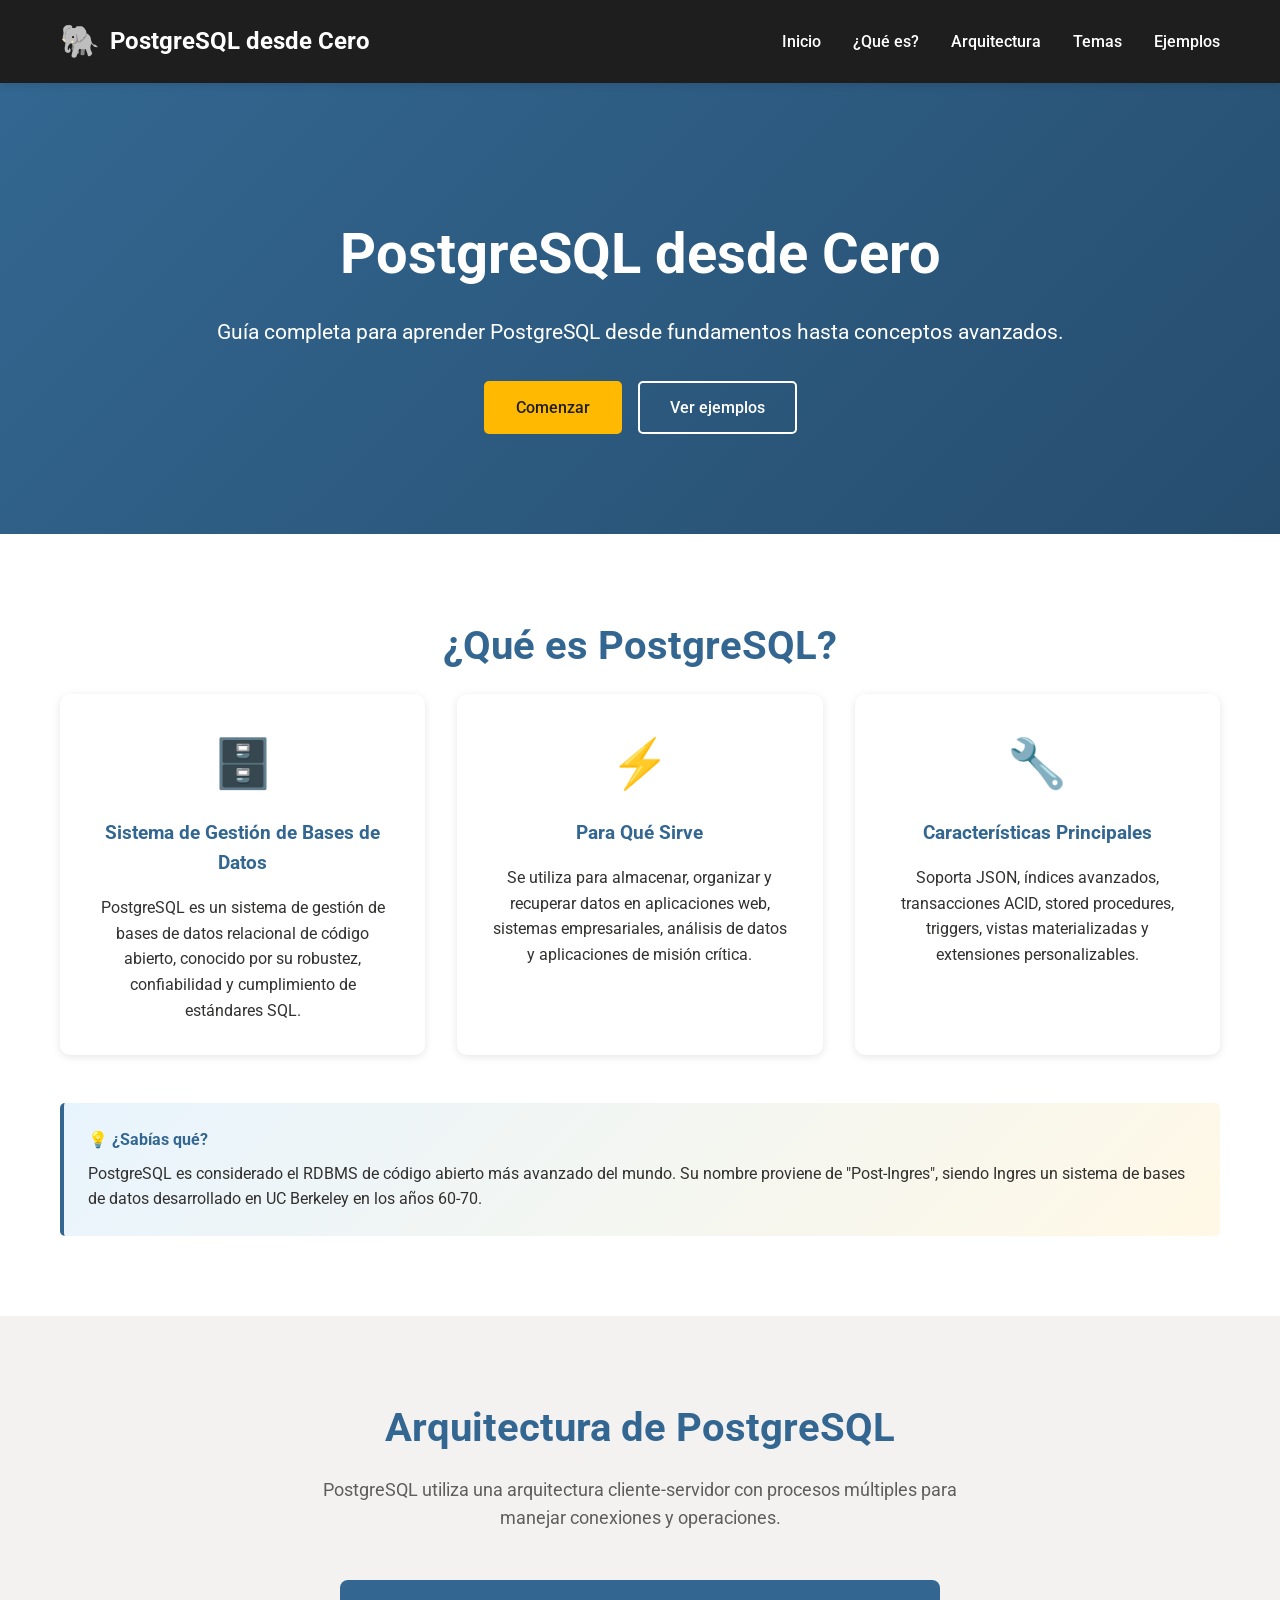
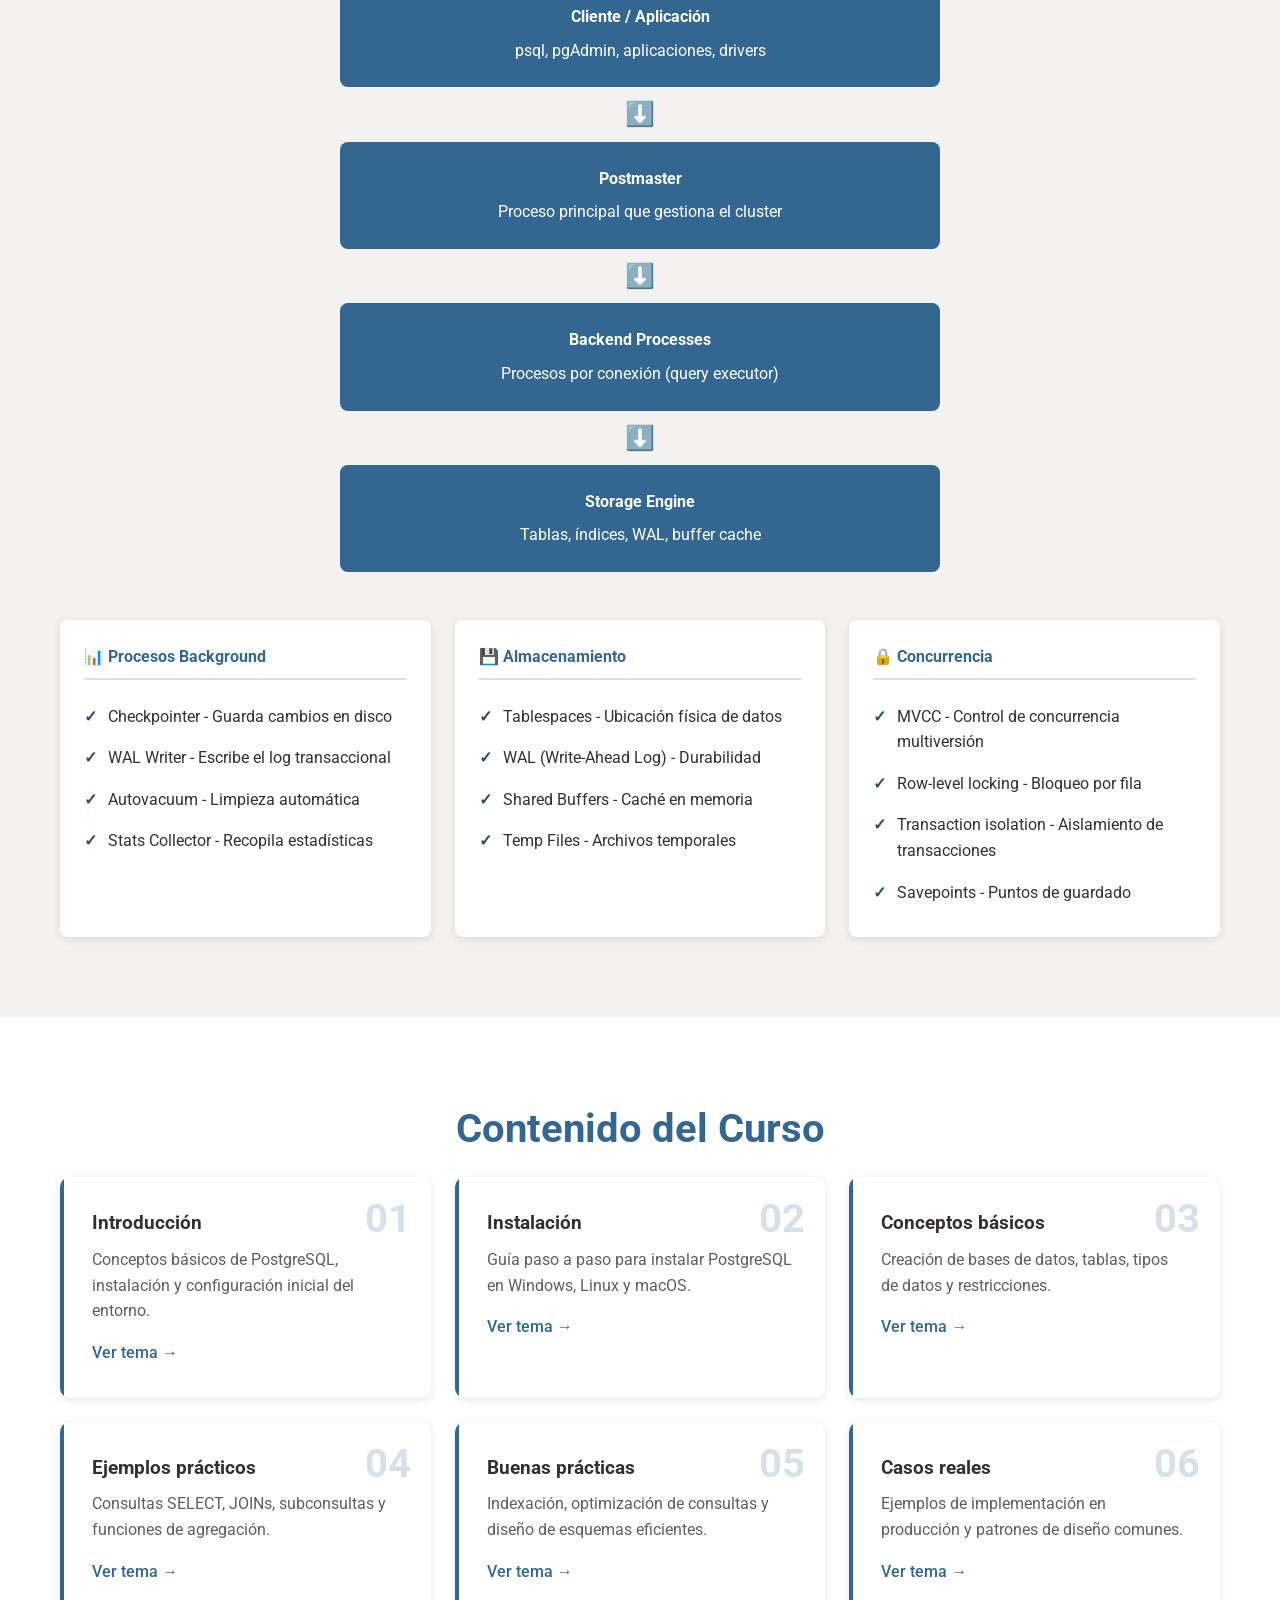
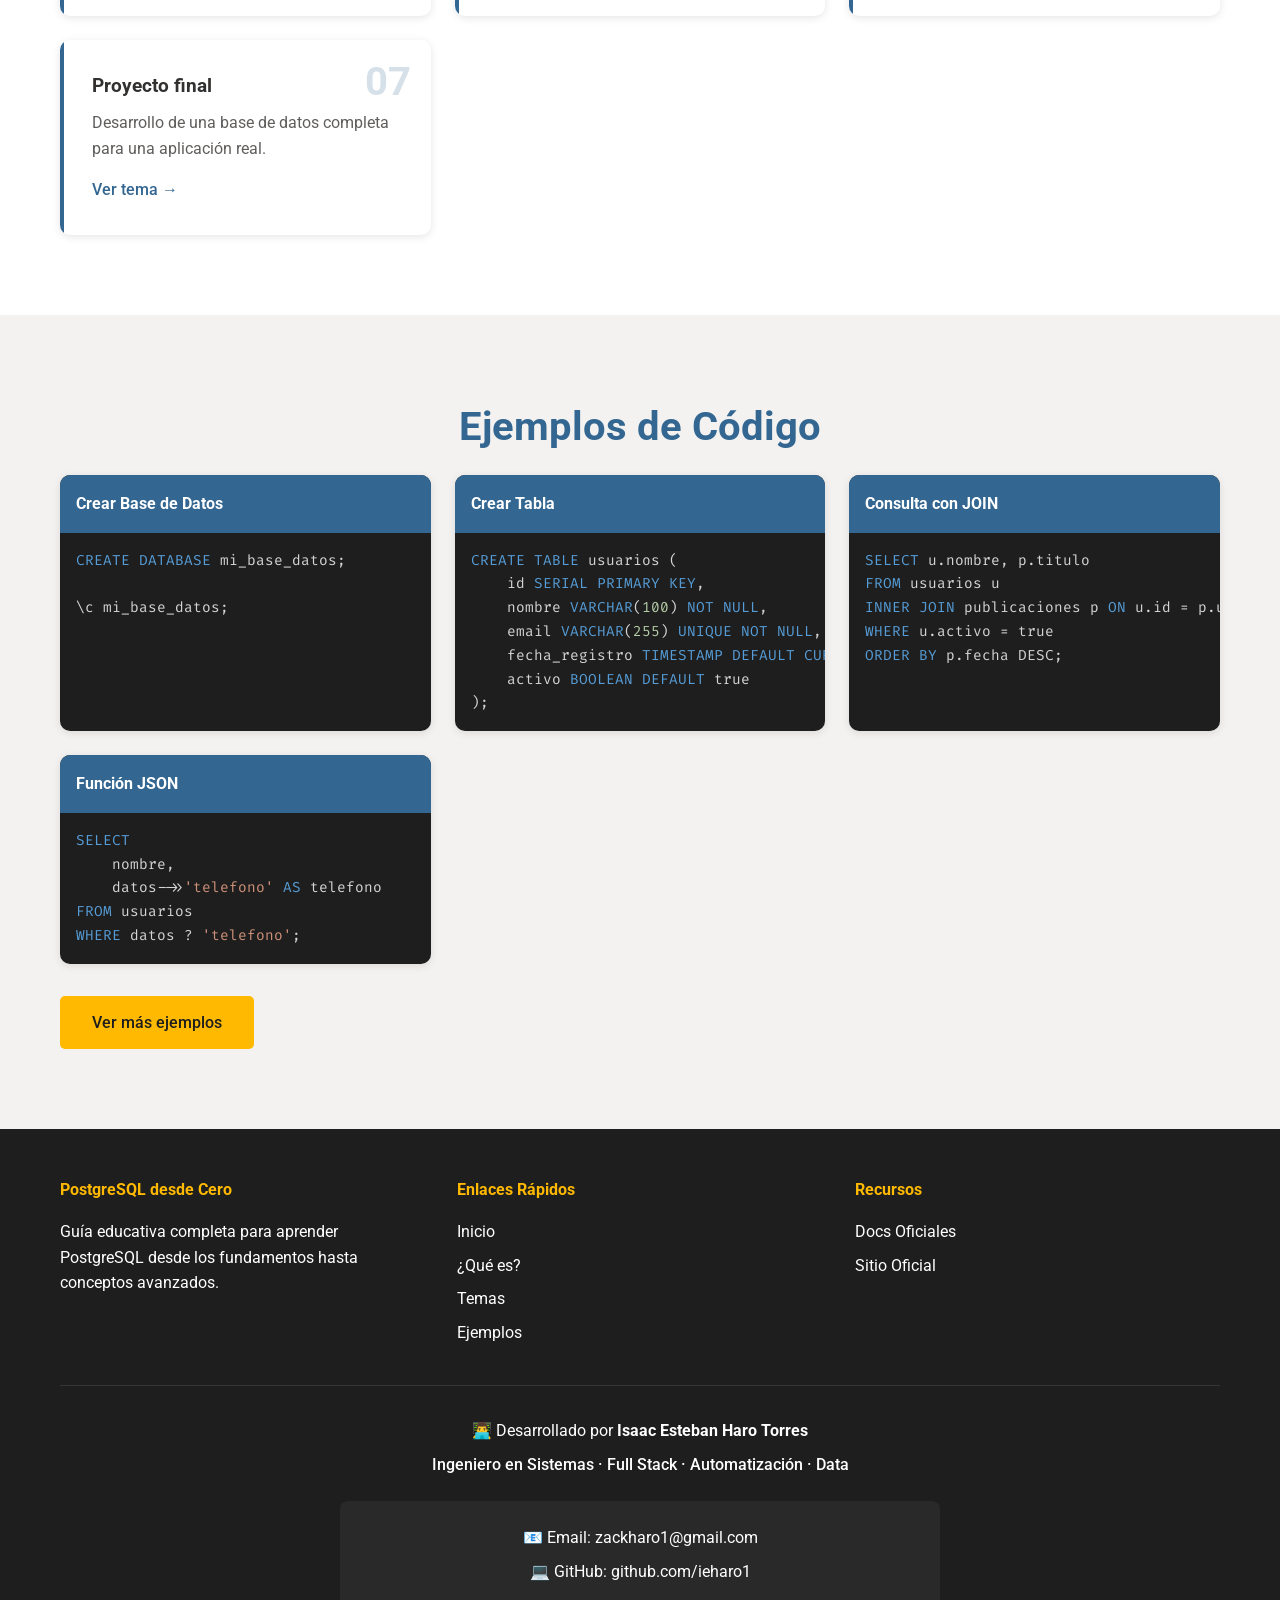
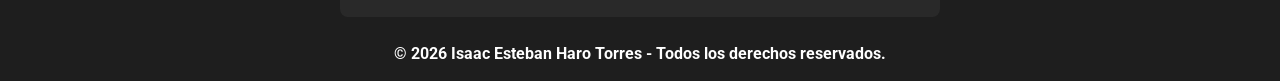
==== index.html @ 717c0c3f "correcion" ====
<!DOCTYPE html>
<html lang="es">
<head>
    <meta charset="UTF-8">
    <meta name="viewport" content="width=device-width, initial-scale=1.0">
    <title>PostgreSQL desde Cero - Guía Completa</title>
    <link rel="stylesheet" href="css/styles.css">
    <link href="https://fonts.googleapis.com/css2?family=Roboto:wght@300;400;500;700&family=Fira+Code:wght@400;500&display=swap" rel="stylesheet">
</head>
<body>
    <!-- Header -->
    <header class="header">
        <nav class="navbar">
            <div class="container">
                <div class="logo">
                    <span class="logo-icon">🐘</span>
                    <span class="logo-text">PostgreSQL desde Cero</span>
                </div>
                <ul class="nav-menu" id="navMenu">
                    <li><a href="#inicio">Inicio</a></li>
                    <li><a href="#que-es">¿Qué es?</a></li>
                    <li><a href="#arquitectura">Arquitectura</a></li>
                    <li><a href="#temas">Temas</a></li>
                    <li><a href="#ejemplos">Ejemplos</a></li>
                </ul>
                <button class="nav-toggle" id="navToggle">
                    <span></span>
                    <span></span>
                    <span></span>
                </button>
            </div>
        </nav>
    </header>

    <!-- Hero Section -->
    <section id="inicio" class="hero">
        <div class="container">
            <h1>PostgreSQL desde Cero</h1>
            <p class="hero-subtitle">Guía completa para aprender PostgreSQL desde fundamentos hasta conceptos avanzados.</p>
            <div class="hero-buttons">
                <a href="#que-es" class="btn btn-primary">Comenzar</a>
                <a href="#ejemplos" class="btn btn-secondary">Ver ejemplos</a>
            </div>
        </div>
    </section>

    <!-- ¿Qué es PostgreSQL? -->
    <section id="que-es" class="section">
        <div class="container">
            <h2>¿Qué es PostgreSQL?</h2>
            <div class="content-grid">
                <div class="content-card">
                    <div class="card-icon">🗄️</div>
                    <h3>Sistema de Gestión de Bases de Datos</h3>
                    <p>PostgreSQL es un sistema de gestión de bases de datos relacional de código abierto, conocido por su robustez, confiabilidad y cumplimiento de estándares SQL.</p>
                </div>
                <div class="content-card">
                    <div class="card-icon">⚡</div>
                    <h3>Para Qué Sirve</h3>
                    <p>Se utiliza para almacenar, organizar y recuperar datos en aplicaciones web, sistemas empresariales, análisis de datos y aplicaciones de misión crítica.</p>
                </div>
                <div class="content-card">
                    <div class="card-icon">🔧</div>
                    <h3>Características Principales</h3>
                    <p>Soporta JSON, índices avanzados, transacciones ACID, stored procedures, triggers, vistas materializadas y extensiones personalizables.</p>
                </div>
            </div>

            <div class="info-box">
                <h4>💡 ¿Sabías qué?</h4>
                <p>PostgreSQL es considerado el RDBMS de código abierto más avanzado del mundo. Su nombre proviene de "Post-Ingres", siendo Ingres un sistema de bases de datos desarrollado en UC Berkeley en los años 60-70.</p>
            </div>
        </div>
    </section>

    <!-- Arquitectura -->
    <section id="arquitectura" class="section section-alt">
        <div class="container">
            <h2>Arquitectura de PostgreSQL</h2>
            <p class="section-intro">PostgreSQL utiliza una arquitectura cliente-servidor con procesos múltiples para manejar conexiones y operaciones.</p>

            <div class="architecture-diagram">
                <div class="arch-layer">
                    <h4>Cliente / Aplicación</h4>
                    <p>psql, pgAdmin, aplicaciones, drivers</p>
                </div>
                <div class="arch-arrow">⬇️</div>
                <div class="arch-layer">
                    <h4>Postmaster</h4>
                    <p>Proceso principal que gestiona el cluster</p>
                </div>
                <div class="arch-arrow">⬇️</div>
                <div class="arch-layer">
                    <h4>Backend Processes</h4>
                    <p>Procesos por conexión (query executor)</p>
                </div>
                <div class="arch-arrow">⬇️</div>
                <div class="arch-layer">
                    <h4>Storage Engine</h4>
                    <p>Tablas, índices, WAL, buffer cache</p>
                </div>
            </div>

            <div class="components-grid">
                <div class="component-card">
                    <h4>📊 Procesos Background</h4>
                    <ul>
                        <li>Checkpointer - Guarda cambios en disco</li>
                        <li>WAL Writer - Escribe el log transaccional</li>
                        <li>Autovacuum - Limpieza automática</li>
                        <li>Stats Collector - Recopila estadísticas</li>
                    </ul>
                </div>
                <div class="component-card">
                    <h4>💾 Almacenamiento</h4>
                    <ul>
                        <li>Tablespaces - Ubicación física de datos</li>
                        <li>WAL (Write-Ahead Log) - Durabilidad</li>
                        <li>Shared Buffers - Caché en memoria</li>
                        <li>Temp Files - Archivos temporales</li>
                    </ul>
                </div>
                <div class="component-card">
                    <h4>🔒 Concurrencia</h4>
                    <ul>
                        <li>MVCC - Control de concurrencia multiversión</li>
                        <li>Row-level locking - Bloqueo por fila</li>
                        <li>Transaction isolation - Aislamiento de transacciones</li>
                        <li>Savepoints - Puntos de guardado</li>
                    </ul>
                </div>
            </div>
        </div>
    </section>

    <!-- Temas -->
    <section id="temas" class="section">
        <div class="container">
            <h2>Contenido del Curso</h2>
            <div class="topics-grid">
                <div class="topic-card" data-topic="1">
                    <div class="topic-number">01</div>
                    <h3>Introducción</h3>
                    <p>Conceptos básicos de PostgreSQL, instalación y configuración inicial del entorno.</p>
                    <a href="#" class="topic-link">Ver tema →</a>
                </div>
                <div class="topic-card" data-topic="2">
                    <div class="topic-number">02</div>
                    <h3>Instalación</h3>
                    <p>Guía paso a paso para instalar PostgreSQL en Windows, Linux y macOS.</p>
                    <a href="#" class="topic-link">Ver tema →</a>
                </div>
                <div class="topic-card" data-topic="3">
                    <div class="topic-number">03</div>
                    <h3>Conceptos básicos</h3>
                    <p>Creación de bases de datos, tablas, tipos de datos y restricciones.</p>
                    <a href="#" class="topic-link">Ver tema →</a>
                </div>
                <div class="topic-card" data-topic="4">
                    <div class="topic-number">04</div>
                    <h3>Ejemplos prácticos</h3>
                    <p>Consultas SELECT, JOINs, subconsultas y funciones de agregación.</p>
                    <a href="#" class="topic-link">Ver tema →</a>
                </div>
                <div class="topic-card" data-topic="5">
                    <div class="topic-number">05</div>
                    <h3>Buenas prácticas</h3>
                    <p>Indexación, optimización de consultas y diseño de esquemas eficientes.</p>
                    <a href="#" class="topic-link">Ver tema →</a>
                </div>
                <div class="topic-card" data-topic="6">
                    <div class="topic-number">06</div>
                    <h3>Casos reales</h3>
                    <p>Ejemplos de implementación en producción y patrones de diseño comunes.</p>
                    <a href="#" class="topic-link">Ver tema →</a>
                </div>
                <div class="topic-card" data-topic="7">
                    <div class="topic-number">07</div>
                    <h3>Proyecto final</h3>
                    <p>Desarrollo de una base de datos completa para una aplicación real.</p>
                    <a href="#" class="topic-link">Ver tema →</a>
                </div>
            </div>
        </div>
    </section>

    <!-- Ejemplos -->
    <section id="ejemplos" class="section section-alt">
        <div class="container">
            <h2>Ejemplos de Código</h2>
            <div class="examples-container">
                <div class="example-card">
                    <h4>Crear Base de Datos</h4>
                    <pre><code class="language-sql">CREATE DATABASE mi_base_datos;

\c mi_base_datos;</code></pre>
                </div>
                <div class="example-card">
                    <h4>Crear Tabla</h4>
                    <pre><code class="language-sql">CREATE TABLE usuarios (
    id SERIAL PRIMARY KEY,
    nombre VARCHAR(100) NOT NULL,
    email VARCHAR(255) UNIQUE NOT NULL,
    fecha_registro TIMESTAMP DEFAULT CURRENT_TIMESTAMP,
    activo BOOLEAN DEFAULT true
);</code></pre>
                </div>
                <div class="example-card">
                    <h4>Consulta con JOIN</h4>
                    <pre><code class="language-sql">SELECT u.nombre, p.titulo
FROM usuarios u
INNER JOIN publicaciones p ON u.id = p.usuario_id
WHERE u.activo = true
ORDER BY p.fecha DESC;</code></pre>
                </div>
                <div class="example-card">
                    <h4>Función JSON</h4>
                    <pre><code class="language-sql">SELECT 
    nombre,
    datos->>'telefono' AS telefono
FROM usuarios
WHERE datos ? 'telefono';</code></pre>
                </div>
            </div>
            <div class="text-center">
                <a href="#" class="btn btn-primary">Ver más ejemplos</a>
            </div>
        </div>
    </section>

    <!-- Footer -->
    <footer class="footer">
        <div class="container">
            <div class="footer-content">
                <div class="footer-section">
                    <h4>PostgreSQL desde Cero</h4>
                    <p>Guía educativa completa para aprender PostgreSQL desde los fundamentos hasta conceptos avanzados.</p>
                </div>
                <div class="footer-section">
                    <h4>Enlaces Rápidos</h4>
                    <ul>
                        <li><a href="#inicio">Inicio</a></li>
                        <li><a href="#que-es">¿Qué es?</a></li>
                        <li><a href="#temas">Temas</a></li>
                        <li><a href="#ejemplos">Ejemplos</a></li>
                    </ul>
                </div>
                <div class="footer-section">
                    <h4>Recursos</h4>
                    <ul>
                        <li><a href="https://www.postgresql.org/docs/" target="_blank">Docs Oficiales</a></li>
                        <li><a href="https://www.postgresql.org/" target="_blank">Sitio Oficial</a></li>
                    </ul>
                </div>
            </div>
            <div class="footer-bottom">
                <p>👨‍💻 Desarrollado por <strong>Isaac Esteban Haro Torres</strong></p>
                <p class="developer-info">Ingeniero en Sistemas · Full Stack · Automatización · Data</p>
                <div class="developer-contact">
                    <p>📧 Email: <a href="mailto:zackharo1@gmail.com">zackharo1@gmail.com</a></p>
                    <p>💻 GitHub: <a href="https://github.com/ieharo1" target="_blank">github.com/ieharo1</a></p>
                </div>
                <p class="copyright">© 2026 Isaac Esteban Haro Torres - Todos los derechos reservados.</p>
            </div>
        </div>
    </footer>

    <script src="js/main.js"></script>
</body>
</html>
---- css/styles.css ----
/* ============================================
   PostgreSQL desde Cero - Estilos Principales
   ============================================ */

/* Variables CSS */
:root {
    --primary-color: #336791;
    --primary-dark: #264d6e;
    --secondary-color: #264d6e;
    --accent-color: #ffb900;
    --dark-bg: #1e1e1e;
    --light-bg: #f3f2f1;
    --text-color: #323130;
    --text-light: #605e5c;
    --white: #ffffff;
    --border-color: #e1dfdd;
    --shadow: 0 2px 8px rgba(0, 0, 0, 0.1);
    --shadow-lg: 0 8px 32px rgba(0, 0, 0, 0.15);
    --transition: all 0.3s ease;
}

/* Reset y Base */
* {
    margin: 0;
    padding: 0;
    box-sizing: border-box;
}

html {
    scroll-behavior: smooth;
}

body {
    font-family: 'Roboto', -apple-system, BlinkMacSystemFont, sans-serif;
    line-height: 1.6;
    color: var(--text-color);
    background-color: var(--white);
}

/* Contenedor */
.container {
    max-width: 1200px;
    margin: 0 auto;
    padding: 0 20px;
}

/* Header y Navegación */
.header {
    background: var(--dark-bg);
    position: fixed;
    top: 0;
    left: 0;
    right: 0;
    z-index: 1000;
    box-shadow: var(--shadow);
}

.navbar {
    padding: 1rem 0;
}

.navbar .container {
    display: flex;
    justify-content: space-between;
    align-items: center;
}

.logo {
    display: flex;
    align-items: center;
    gap: 10px;
    font-size: 1.5rem;
    font-weight: 700;
    color: var(--white);
}

.logo-icon {
    font-size: 2rem;
}

.nav-menu {
    display: flex;
    list-style: none;
    gap: 2rem;
}

.nav-menu a {
    color: var(--white);
    text-decoration: none;
    font-weight: 500;
    transition: var(--transition);
    padding: 0.5rem 0;
    position: relative;
}

.nav-menu a:hover {
    color: var(--accent-color);
}

.nav-menu a::after {
    content: '';
    position: absolute;
    bottom: 0;
    left: 0;
    width: 0;
    height: 2px;
    background: var(--accent-color);
    transition: var(--transition);
}

.nav-menu a:hover::after {
    width: 100%;
}

.nav-toggle {
    display: none;
    flex-direction: column;
    gap: 5px;
    background: none;
    border: none;
    cursor: pointer;
    padding: 5px;
}

.nav-toggle span {
    width: 25px;
    height: 3px;
    background: var(--white);
    transition: var(--transition);
}

/* Hero Section */
.hero {
    background: linear-gradient(135deg, var(--primary-color) 0%, var(--primary-dark) 100%);
    color: var(--white);
    padding: 150px 0 100px;
    text-align: center;
    margin-top: 60px;
}

.hero h1 {
    font-size: 3.5rem;
    font-weight: 700;
    margin-bottom: 1rem;
    animation: fadeInUp 0.8s ease;
}

.hero-subtitle {
    font-size: 1.3rem;
    opacity: 0.9;
    margin-bottom: 2rem;
    animation: fadeInUp 0.8s ease 0.2s both;
}

.hero-buttons {
    display: flex;
    gap: 1rem;
    justify-content: center;
    animation: fadeInUp 0.8s ease 0.4s both;
}

/* Botones */
.btn {
    display: inline-block;
    padding: 12px 30px;
    border-radius: 5px;
    text-decoration: none;
    font-weight: 500;
    transition: var(--transition);
    border: 2px solid transparent;
}

.btn-primary {
    background: var(--accent-color);
    color: var(--dark-bg);
}

.btn-primary:hover {
    background: #e6a700;
    transform: translateY(-2px);
    box-shadow: var(--shadow-lg);
}

.btn-secondary {
    background: transparent;
    color: var(--white);
    border-color: var(--white);
}

.btn-secondary:hover {
    background: var(--white);
    color: var(--primary-color);
}

/* Secciones */
.section {
    padding: 80px 0;
}

.section-alt {
    background: var(--light-bg);
}

.section h2 {
    font-size: 2.5rem;
    text-align: center;
    margin-bottom: 1rem;
    color: var(--primary-color);
}

.section-intro {
    text-align: center;
    font-size: 1.1rem;
    color: var(--text-light);
    max-width: 700px;
    margin: 0 auto 3rem;
}

/* Content Grid */
.content-grid {
    display: grid;
    grid-template-columns: repeat(auto-fit, minmax(300px, 1fr));
    gap: 2rem;
    margin-bottom: 3rem;
}

.content-card {
    background: var(--white);
    padding: 2rem;
    border-radius: 10px;
    box-shadow: var(--shadow);
    transition: var(--transition);
    text-align: center;
}

.content-card:hover {
    transform: translateY(-5px);
    box-shadow: var(--shadow-lg);
}

.card-icon {
    font-size: 3rem;
    margin-bottom: 1rem;
}

.content-card h3 {
    color: var(--primary-color);
    margin-bottom: 1rem;
}

/* Info Box */
.info-box {
    background: linear-gradient(135deg, #e8f4fd 0%, #fff8e6 100%);
    border-left: 4px solid var(--primary-color);
    padding: 1.5rem;
    border-radius: 5px;
    margin-top: 2rem;
}

.info-box h4 {
    color: var(--primary-color);
    margin-bottom: 0.5rem;
}

/* Arquitectura Diagram */
.architecture-diagram {
    max-width: 600px;
    margin: 0 auto 3rem;
    display: flex;
    flex-direction: column;
    align-items: center;
    gap: 0.5rem;
}

.arch-layer {
    background: var(--primary-color);
    color: var(--white);
    padding: 1.5rem 2rem;
    border-radius: 8px;
    text-align: center;
    width: 100%;
    transition: var(--transition);
}

.arch-layer:hover {
    background: var(--primary-dark);
    transform: scale(1.02);
}

.arch-layer h4 {
    margin-bottom: 0.5rem;
}

.arch-arrow {
    font-size: 1.5rem;
}

/* Components Grid */
.components-grid {
    display: grid;
    grid-template-columns: repeat(auto-fit, minmax(250px, 1fr));
    gap: 1.5rem;
}

.component-card {
    background: var(--white);
    padding: 1.5rem;
    border-radius: 8px;
    box-shadow: var(--shadow);
}

.component-card h4 {
    color: var(--primary-color);
    margin-bottom: 1rem;
    padding-bottom: 0.5rem;
    border-bottom: 2px solid var(--border-color);
}

.component-card ul {
    list-style: none;
    padding-left: 0;
}

.component-card li {
    padding: 0.5rem 0;
    padding-left: 1.5rem;
    position: relative;
}

.component-card li::before {
    content: '✓';
    position: absolute;
    left: 0;
    color: var(--secondary-color);
    font-weight: bold;
}

/* Topics Grid */
.topics-grid {
    display: grid;
    grid-template-columns: repeat(auto-fit, minmax(280px, 1fr));
    gap: 1.5rem;
}

.topic-card {
    background: var(--white);
    padding: 2rem;
    border-radius: 10px;
    box-shadow: var(--shadow);
    transition: var(--transition);
    position: relative;
    overflow: hidden;
}

.topic-card::before {
    content: '';
    position: absolute;
    top: 0;
    left: 0;
    width: 4px;
    height: 100%;
    background: var(--primary-color);
}

.topic-card:hover {
    transform: translateY(-5px);
    box-shadow: var(--shadow-lg);
}

.topic-number {
    font-size: 2.5rem;
    font-weight: 700;
    color: var(--primary-color);
    opacity: 0.2;
    position: absolute;
    top: 10px;
    right: 20px;
}

.topic-card h3 {
    color: var(--text-color);
    margin-bottom: 0.5rem;
}

.topic-card p {
    color: var(--text-light);
    margin-bottom: 1rem;
}

.topic-link {
    color: var(--primary-color);
    text-decoration: none;
    font-weight: 500;
    transition: var(--transition);
}

.topic-link:hover {
    color: var(--primary-dark);
}

/* Examples */
.examples-container {
    display: grid;
    grid-template-columns: repeat(auto-fit, minmax(300px, 1fr));
    gap: 1.5rem;
    margin-bottom: 2rem;
}

.example-card {
    background: var(--dark-bg);
    border-radius: 10px;
    overflow: hidden;
    box-shadow: var(--shadow);
}

.example-card h4 {
    background: var(--primary-color);
    color: var(--white);
    padding: 1rem;
    margin: 0;
}

.example-card pre {
    margin: 0;
    padding: 1rem;
    overflow-x: auto;
}

.example-card code {
    font-family: 'Fira Code', monospace;
    font-size: 0.9rem;
    color: #d4d4d4;
}

/* Footer */
.footer {
    background: var(--dark-bg);
    color: var(--white);
    padding: 3rem 0 1rem;
}

.footer-content {
    display: grid;
    grid-template-columns: repeat(auto-fit, minmax(250px, 1fr));
    gap: 2rem;
    margin-bottom: 2rem;
}

.footer-section h4 {
    color: var(--accent-color);
    margin-bottom: 1rem;
}

.footer-section ul {
    list-style: none;
}

.footer-section li {
    margin-bottom: 0.5rem;
}

.footer-section a {
    color: var(--white);
    text-decoration: none;
    transition: var(--transition);
}

.footer-section a:hover {
    color: var(--accent-color);
}

.footer-bottom {
    text-align: center;
    padding-top: 2rem;
    border-top: 1px solid rgba(255, 255, 255, 0.1);
}

.footer-bottom p {
    margin-bottom: 0.5rem;
    color: var(--white);
}

.footer-bottom .developer-info {
    color: var(--white);
    font-weight: 500;
    margin-bottom: 1rem;
}

.footer-bottom .developer-contact {
    background: rgba(255, 255, 255, 0.05);
    padding: 1.5rem;
    border-radius: 8px;
    margin: 1.5rem 0;
    max-width: 600px;
    margin-left: auto;
    margin-right: auto;
}

.footer-bottom .developer-contact p {
    margin-bottom: 0.5rem;
    color: var(--white);
}

.footer-bottom .developer-contact a {
    color: var(--white);
    text-decoration: none;
    transition: var(--transition);
}

.footer-bottom .developer-contact a:hover {
    color: var(--accent-color);
    text-decoration: underline;
}

.footer-bottom .copyright {
    font-weight: 700;
    color: var(--white);
    margin-top: 1rem;
}

/* Animaciones */
@keyframes fadeInUp {
    from {
        opacity: 0;
        transform: translateY(30px);
    }
    to {
        opacity: 1;
        transform: translateY(0);
    }
}

/* Responsive */
@media (max-width: 768px) {
    .nav-toggle {
        display: flex;
    }

    .nav-menu {
        position: fixed;
        top: 70px;
        left: -100%;
        width: 100%;
        background: var(--dark-bg);
        flex-direction: column;
        padding: 2rem;
        gap: 1rem;
        transition: var(--transition);
    }

    .nav-menu.active {
        left: 0;
    }

    .hero h1 {
        font-size: 2rem;
    }

    .hero-subtitle {
        font-size: 1rem;
    }

    .hero-buttons {
        flex-direction: column;
    }

    .section h2 {
        font-size: 1.8rem;
    }

    .architecture-diagram {
        padding: 0 1rem;
    }

    .arch-layer {
        padding: 1rem;
        font-size: 0.9rem;
    }
}

/* Syntax Highlighting */
.language-sql .keyword {
    color: #569cd6;
}

.language-sql .string {
    color: #ce9178;
}

.language-sql .number {
    color: #b5cea8;
}

.language-sql .comment {
    color: #6a9955;
}

.language-sql .function {
    color: #dcdcaa;
}
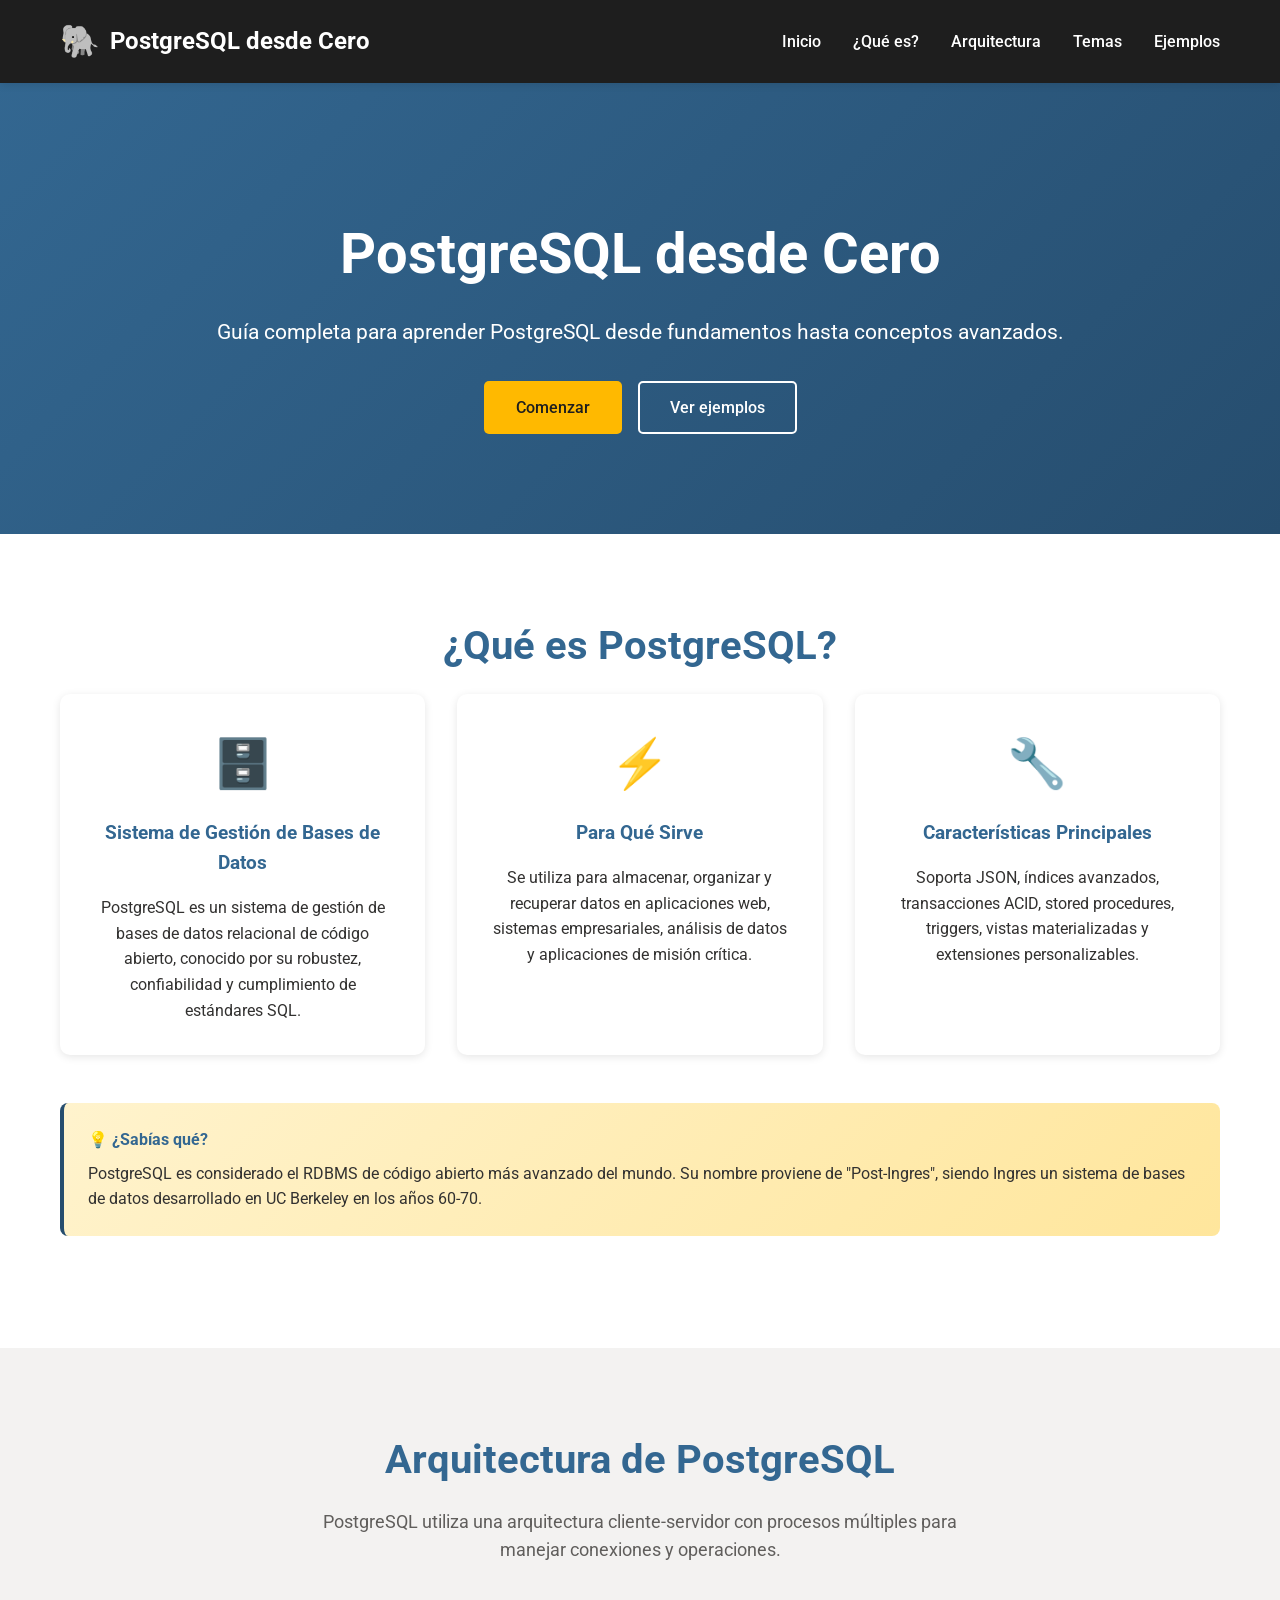
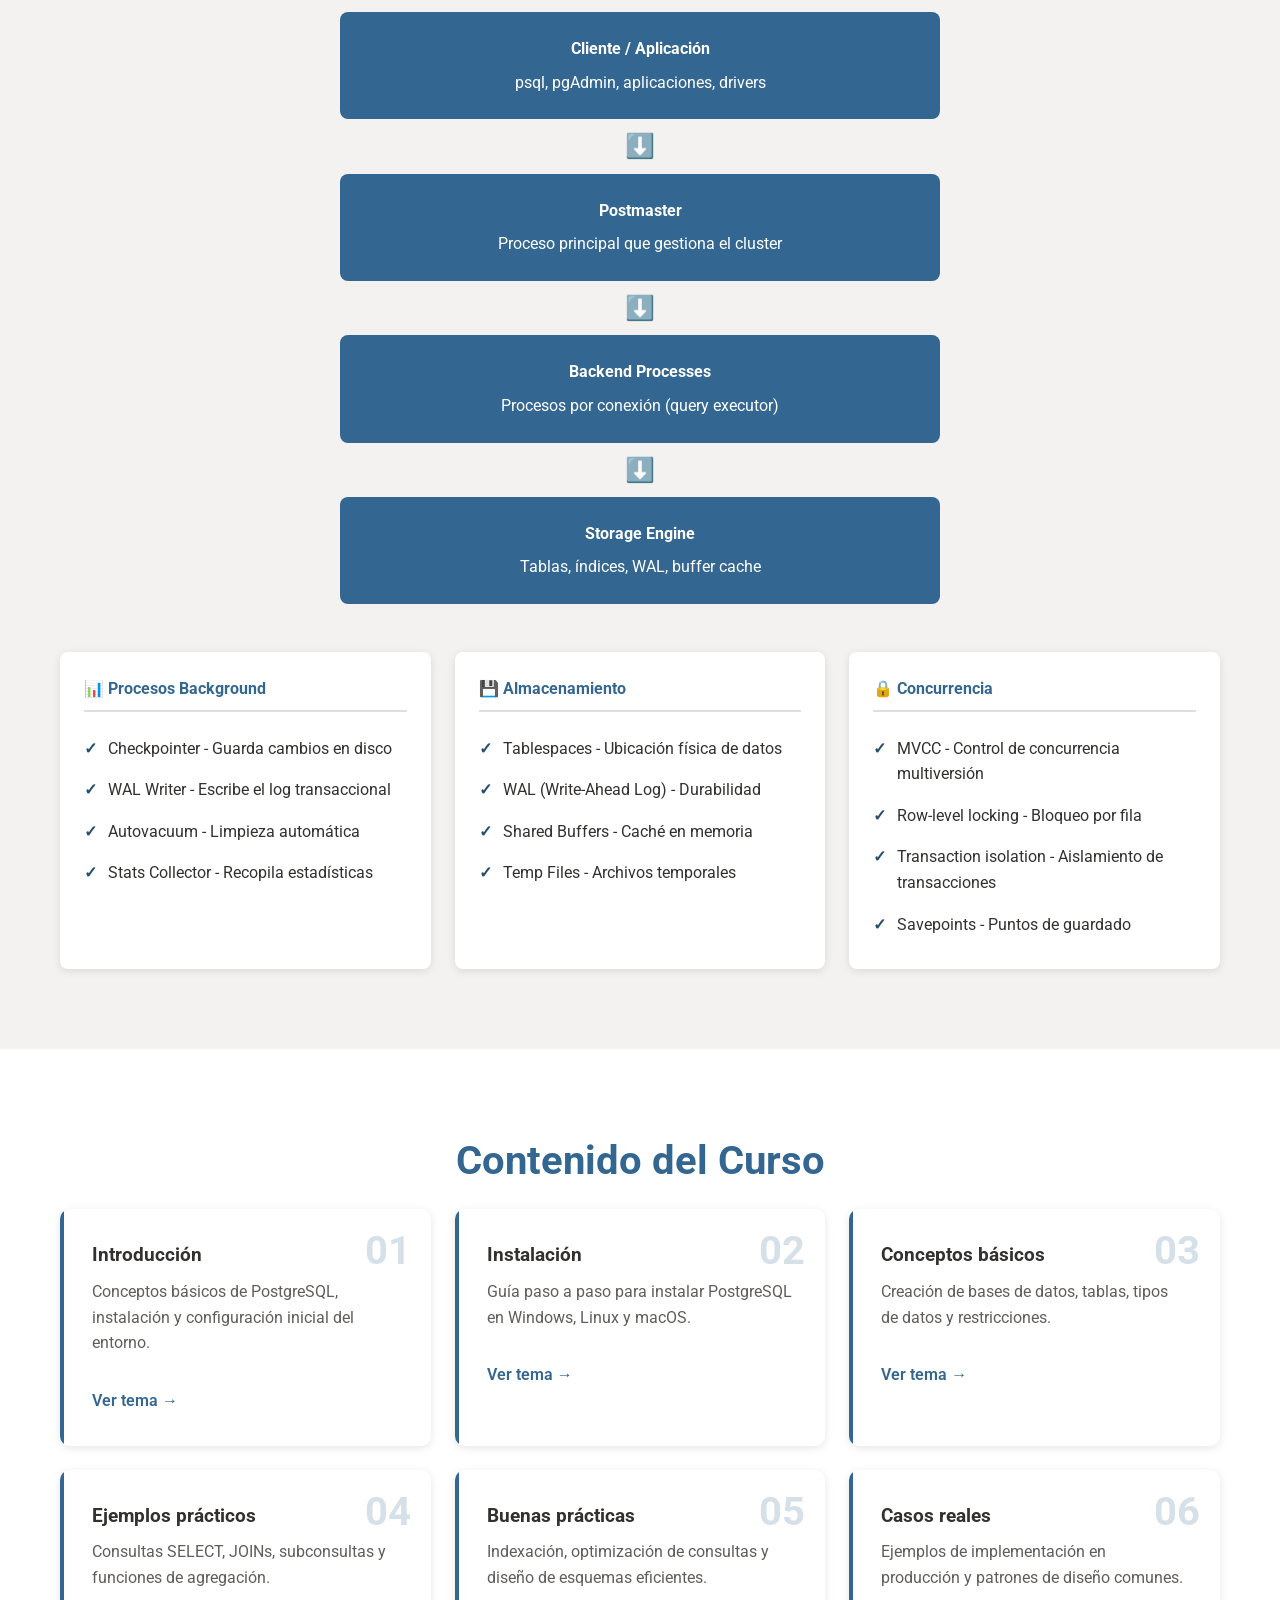
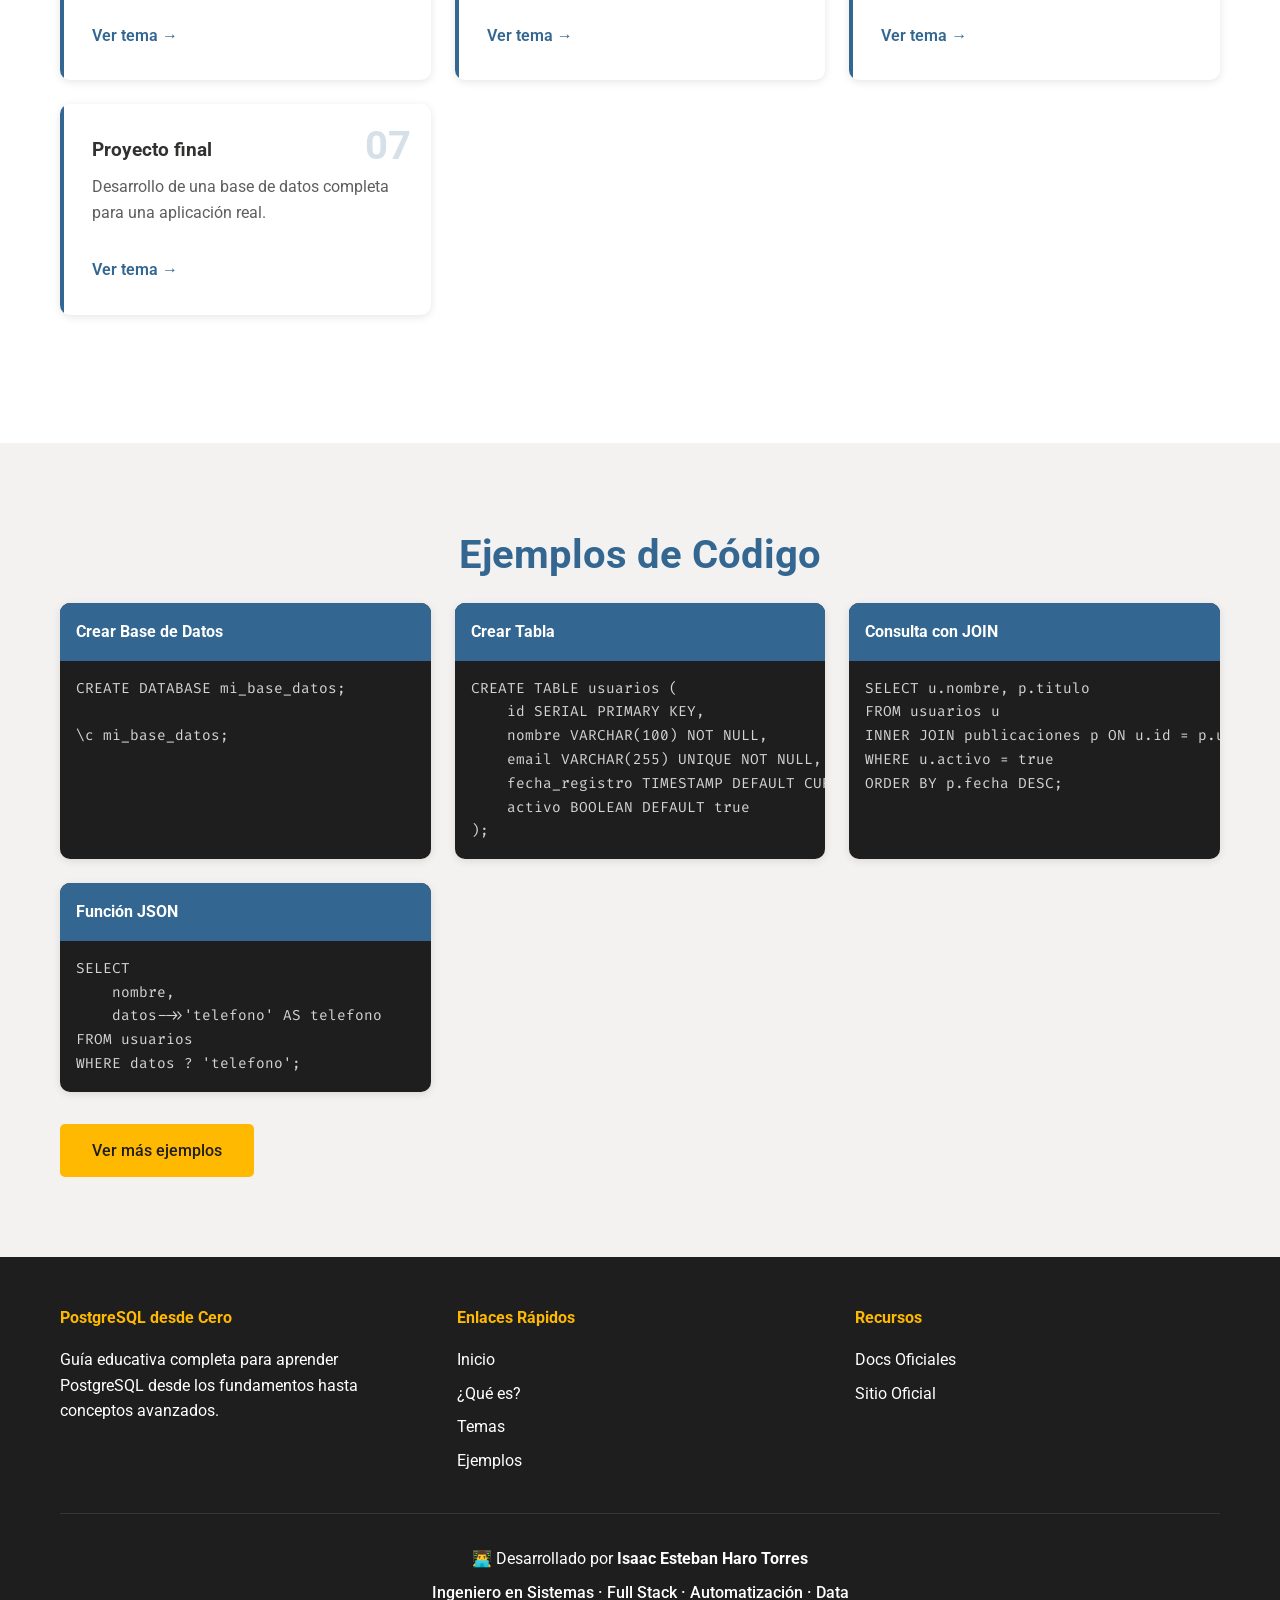
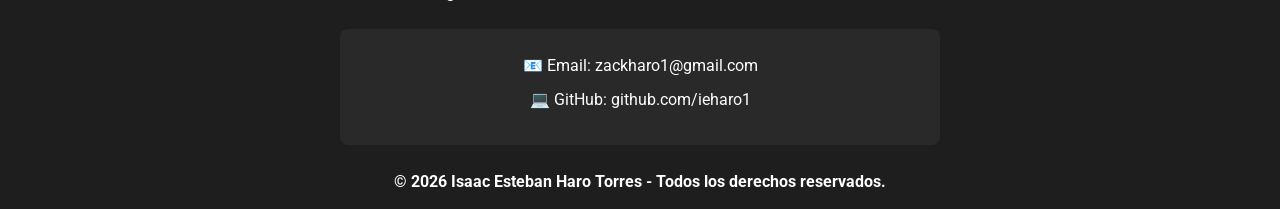
==== commit e28bf82e: "correcion temas funcional" ====
--- a/index.html
+++ b/index.html
@@ -142,43 +142,195 @@
                     <div class="topic-number">01</div>
                     <h3>Introducción</h3>
                     <p>Conceptos básicos de PostgreSQL, instalación y configuración inicial del entorno.</p>
-                    <a href="#" class="topic-link">Ver tema →</a>
+                    <a href="#tema1-1" class="topic-link">Ver tema →</a>
                 </div>
                 <div class="topic-card" data-topic="2">
                     <div class="topic-number">02</div>
                     <h3>Instalación</h3>
                     <p>Guía paso a paso para instalar PostgreSQL en Windows, Linux y macOS.</p>
-                    <a href="#" class="topic-link">Ver tema →</a>
+                    <a href="#tema1-2" class="topic-link">Ver tema →</a>
                 </div>
                 <div class="topic-card" data-topic="3">
                     <div class="topic-number">03</div>
                     <h3>Conceptos básicos</h3>
                     <p>Creación de bases de datos, tablas, tipos de datos y restricciones.</p>
-                    <a href="#" class="topic-link">Ver tema →</a>
+                    <a href="#tema1-3" class="topic-link">Ver tema →</a>
                 </div>
                 <div class="topic-card" data-topic="4">
                     <div class="topic-number">04</div>
                     <h3>Ejemplos prácticos</h3>
                     <p>Consultas SELECT, JOINs, subconsultas y funciones de agregación.</p>
-                    <a href="#" class="topic-link">Ver tema →</a>
+                    <a href="#tema2-1" class="topic-link">Ver tema →</a>
                 </div>
                 <div class="topic-card" data-topic="5">
                     <div class="topic-number">05</div>
                     <h3>Buenas prácticas</h3>
                     <p>Indexación, optimización de consultas y diseño de esquemas eficientes.</p>
-                    <a href="#" class="topic-link">Ver tema →</a>
+                    <a href="#tema2-2" class="topic-link">Ver tema →</a>
                 </div>
                 <div class="topic-card" data-topic="6">
                     <div class="topic-number">06</div>
                     <h3>Casos reales</h3>
                     <p>Ejemplos de implementación en producción y patrones de diseño comunes.</p>
-                    <a href="#" class="topic-link">Ver tema →</a>
+                    <a href="#tema3-1" class="topic-link">Ver tema →</a>
                 </div>
                 <div class="topic-card" data-topic="7">
                     <div class="topic-number">07</div>
                     <h3>Proyecto final</h3>
                     <p>Desarrollo de una base de datos completa para una aplicación real.</p>
-                    <a href="#" class="topic-link">Ver tema →</a>
+                    <a href="#tema3-2" class="topic-link">Ver tema →</a>
+                </div>
+            </div>
+
+            <!-- Contenido Detallado de Temas -->
+            <div class="topic-content-container">
+                <div class="content-detail" id="tema1-1">
+                    <h3>🐘 Introducción a PostgreSQL</h3>
+                    <div class="content-body">
+                        <p><strong>PostgreSQL</strong> es un sistema de gestión de bases de datos relacional de código abierto, conocido por su robustez, confiabilidad y cumplimiento de estándares SQL.</p>
+                        <h4>Historia:</h4>
+                        <p>PostgreSQL es considerado el RDBMS de código abierto más avanzado del mundo. Su nombre proviene de "Post-Ingres", siendo Ingres un sistema de bases de datos desarrollado en UC Berkeley en los años 60-70.</p>
+                        <h4>Características Principales:</h4>
+                        <ul>
+                            <li><strong>ACID:</strong> Transacciones completamente ACID compliant</li>
+                            <li><strong>JSON:</strong> Soporte nativo para documentos JSON</li>
+                            <li><strong>Extensiones:</strong> Sistema de extensiones personalizables</li>
+                            <li><strong>GIS:</strong> PostGIS para datos geoespaciales</li>
+                        </ul>
+                        <div class="info-box">
+                            <strong>💡 ¿Sabías qué?</strong>
+                            <p>PostgreSQL es usado por empresas como Apple, Instagram y Spotify para manejar datos críticos.</p>
+                        </div>
+                    </div>
+                    <a href="#temas" class="btn btn-back">← Volver a temas</a>
+                </div>
+
+                <div class="content-detail" id="tema1-2">
+                    <h3>🔧 Instalación de PostgreSQL</h3>
+                    <div class="content-body">
+                        <h4>En Windows:</h4>
+                        <ol>
+                            <li>Descarga desde postgresql.org</li>
+                            <li>Ejecuta el instalador</li>
+                            <li>Configura la contraseña de postgres</li>
+                            <li>Instala pgAdmin (GUI)</li>
+                        </ol>
+                        <h4>En Linux (Ubuntu):</h4>
+                        <pre><code>sudo apt update
+sudo apt install postgresql postgresql-contrib
+sudo systemctl start postgresql</code></pre>
+                        <h4>En macOS:</h4>
+                        <pre><code>brew install postgresql
+brew services start postgresql</code></pre>
+                    </div>
+                    <a href="#temas" class="btn btn-back">← Volver a temas</a>
+                </div>
+
+                <div class="content-detail" id="tema1-3">
+                    <h3>📦 Conceptos Básicos</h3>
+                    <div class="content-body">
+                        <h4>Crear Base de Datos:</h4>
+                        <pre><code>CREATE DATABASE mi_base_datos;
+\c mi_base_datos;</code></pre>
+                        <h4>Crear Tabla:</h4>
+                        <pre><code>CREATE TABLE usuarios (
+    id SERIAL PRIMARY KEY,
+    nombre VARCHAR(100) NOT NULL,
+    email VARCHAR(255) UNIQUE NOT NULL,
+    fecha_registro TIMESTAMP DEFAULT CURRENT_TIMESTAMP
+);</code></pre>
+                        <h4>Tipos de Datos:</h4>
+                        <ul>
+                            <li><strong>SERIAL:</strong> Autoincremental</li>
+                            <li><strong>VARCHAR(n):</strong> Texto de longitud variable</li>
+                            <li><strong>TEXT:</strong> Texto ilimitado</li>
+                            <li><strong>TIMESTAMP:</strong> Fecha y hora</li>
+                        </ul>
+                    </div>
+                    <a href="#temas" class="btn btn-back">← Volver a temas</a>
+                </div>
+
+                <div class="content-detail" id="tema2-1">
+                    <h3>💻 Consultas SQL</h3>
+                    <div class="content-body">
+                        <h4>SELECT Básico:</h4>
+                        <pre><code>SELECT * FROM usuarios;
+SELECT nombre, email FROM usuarios WHERE id = 1;
+SELECT COUNT(*) FROM usuarios;</code></pre>
+                        <h4>JOINs:</h4>
+                        <pre><code>-- INNER JOIN
+SELECT u.nombre, p.titulo
+FROM usuarios u
+INNER JOIN posts p ON u.id = p.usuario_id;
+
+-- LEFT JOIN
+SELECT u.nombre, p.titulo
+FROM usuarios u
+LEFT JOIN posts p ON u.id = p.usuario_id;</code></pre>
+                        <h4>Funciones de Agregación:</h4>
+                        <pre><code>SELECT AVG(precio), MAX(precio), MIN(precio)
+FROM productos;</code></pre>
+                    </div>
+                    <a href="#temas" class="btn btn-back">← Volver a temas</a>
+                </div>
+
+                <div class="content-detail" id="tema2-2">
+                    <h3>✅ Buenas Prácticas</h3>
+                    <div class="content-body">
+                        <h4>Índices:</h4>
+                        <pre><code>-- Crear índice
+CREATE INDEX idx_email ON usuarios(email);
+
+-- Índice único
+CREATE UNIQUE INDEX idx_usuario_email ON usuarios(email);</code></pre>
+                        <h4>Vistas Materializadas:</h4>
+                        <pre><code>CREATE VIEW vista_usuarios AS
+SELECT u.nombre, COUNT(p.id) as posts
+FROM usuarios u
+LEFT JOIN posts p ON u.id = p.usuario_id
+GROUP BY u.id;</code></pre>
+                        <h4>EXPLAIN:</h4>
+                        <pre><code>EXPLAIN ANALYZE SELECT * FROM usuarios WHERE email = 'test@email.com';</code></pre>
+                    </div>
+                    <a href="#temas" class="btn btn-back">← Volver a temas</a>
+                </div>
+
+                <div class="content-detail" id="tema3-1">
+                    <h3>🚀 Casos Reales</h3>
+                    <div class="content-body">
+                        <h4>Full-Text Search:</h4>
+                        <pre><code>SELECT * FROM posts
+WHERE to_tsvector('spanish', contenido) @@ to_tsquery('palabra');</code></pre>
+                        <h4>JSONB:</h4>
+                        <pre><code>CREATE TABLE productos (
+    id SERIAL PRIMARY KEY,
+    atributos JSONB
+);</code></pre>
+                        <h4>Backup:</h4>
+                        <pre><code>pg_dump -U postgres mi_base > backup.sql
+psql -U postgres -d mi_base < backup.sql</code></pre>
+                    </div>
+                    <a href="#temas" class="btn btn-back">← Volver a temas</a>
+                </div>
+
+                <div class="content-detail" id="tema3-2">
+                    <h3>📋 Proyecto Final</h3>
+                    <div class="content-body">
+                        <p>Desarrolla una base de datos completa:</p>
+                        <ol>
+                            <li>Diseñar modelo entidad-relación</li>
+                            <li>Crear tablas con restricciones</li>
+                            <li>Implementar triggers y funciones</li>
+                            <li>Configurar índices estratégicos</li>
+                            <li>Crear vistas para reportes</li>
+                            <li>Implementar backup automático</li>
+                        </ol>
+                        <div class="info-box">
+                            <strong>💡 Proyecto sugerido:</strong>
+                            <p>Crea una base de datos para red social con usuarios, posts, comentarios y likes.</p>
+                        </div>
+                    </div>
+                    <a href="#temas" class="btn btn-back">← Volver a temas</a>
                 </div>
             </div>
         </div>
--- a/css/styles.css
+++ b/css/styles.css
@@ -598,3 +598,114 @@
 .language-sql .function {
     color: #dcdcaa;
 }
+
+/* Topic Content Styles */
+.topic-content-container {
+    margin-top: 3rem;
+}
+
+.content-detail {
+    display: none;
+    background: var(--white);
+    border: 2px solid var(--border-color);
+    border-radius: 10px;
+    padding: 2rem;
+    margin-bottom: 2rem;
+    scroll-margin-top: 100px;
+}
+
+.content-detail h3 {
+    color: var(--primary-color);
+    font-size: 1.8rem;
+    margin-bottom: 1.5rem;
+    padding-bottom: 1rem;
+    border-bottom: 3px solid var(--secondary-color);
+}
+
+.content-detail h4 {
+    color: var(--primary-dark);
+    font-size: 1.3rem;
+    margin: 1.5rem 0 1rem;
+}
+
+.content-body p {
+    line-height: 1.8;
+    margin-bottom: 1rem;
+}
+
+.content-body ul, .content-body ol {
+    margin: 1rem 0 1rem 2rem;
+    line-height: 1.8;
+}
+
+.content-body li {
+    margin-bottom: 0.5rem;
+}
+
+.content-body pre {
+    background: var(--dark-bg);
+    color: #f8f8f2;
+    padding: 1.5rem;
+    border-radius: 8px;
+    overflow-x: auto;
+    margin: 1.5rem 0;
+}
+
+.content-body code {
+    font-family: 'Fira Code', monospace;
+    font-size: 0.9rem;
+}
+
+.content-body a {
+    color: var(--primary-color);
+    text-decoration: none;
+}
+
+.content-body a:hover {
+    text-decoration: underline;
+}
+
+.info-box {
+    background: linear-gradient(135deg, #fff3cd 0%, #ffe69c 100%);
+    border-left: 4px solid var(--secondary-color);
+    padding: 1.5rem;
+    border-radius: 8px;
+    margin: 2rem 0;
+}
+
+.info-box strong {
+    color: var(--primary-dark);
+}
+
+.btn-back {
+    display: inline-block;
+    margin-top: 2rem;
+    padding: 0.8rem 2rem;
+    background: var(--light-bg);
+    color: var(--primary-color);
+    border: 2px solid var(--border-color);
+    border-radius: 25px;
+    text-decoration: none;
+    font-weight: 600;
+    transition: var(--transition);
+}
+
+.btn-back:hover {
+    background: var(--primary-color);
+    color: var(--white);
+    border-color: var(--primary-color);
+}
+
+.topic-link {
+    display: inline-block;
+    margin-top: 1rem;
+    color: var(--primary-color);
+    text-decoration: none;
+    font-weight: 600;
+    transition: var(--transition);
+}
+
+.topic-link:hover {
+    color: var(--secondary-color);
+    transform: translateX(5px);
+}
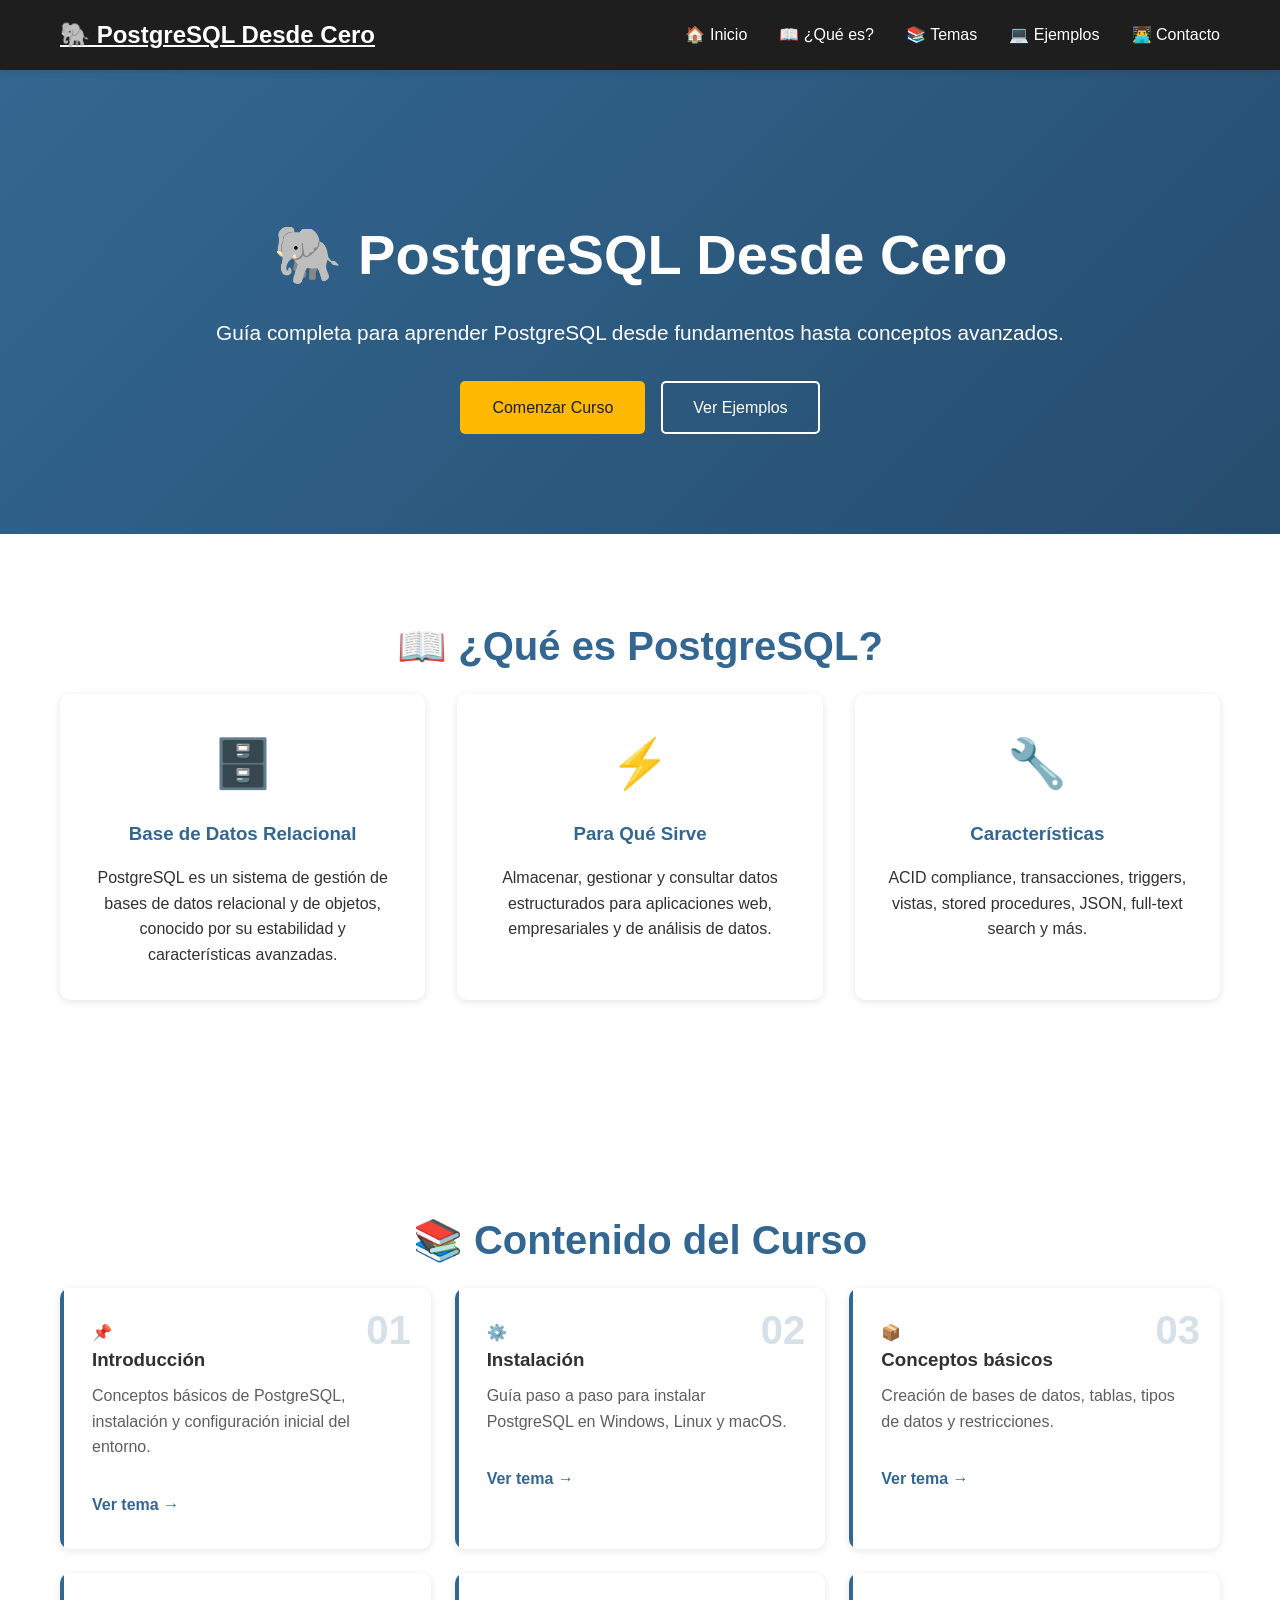
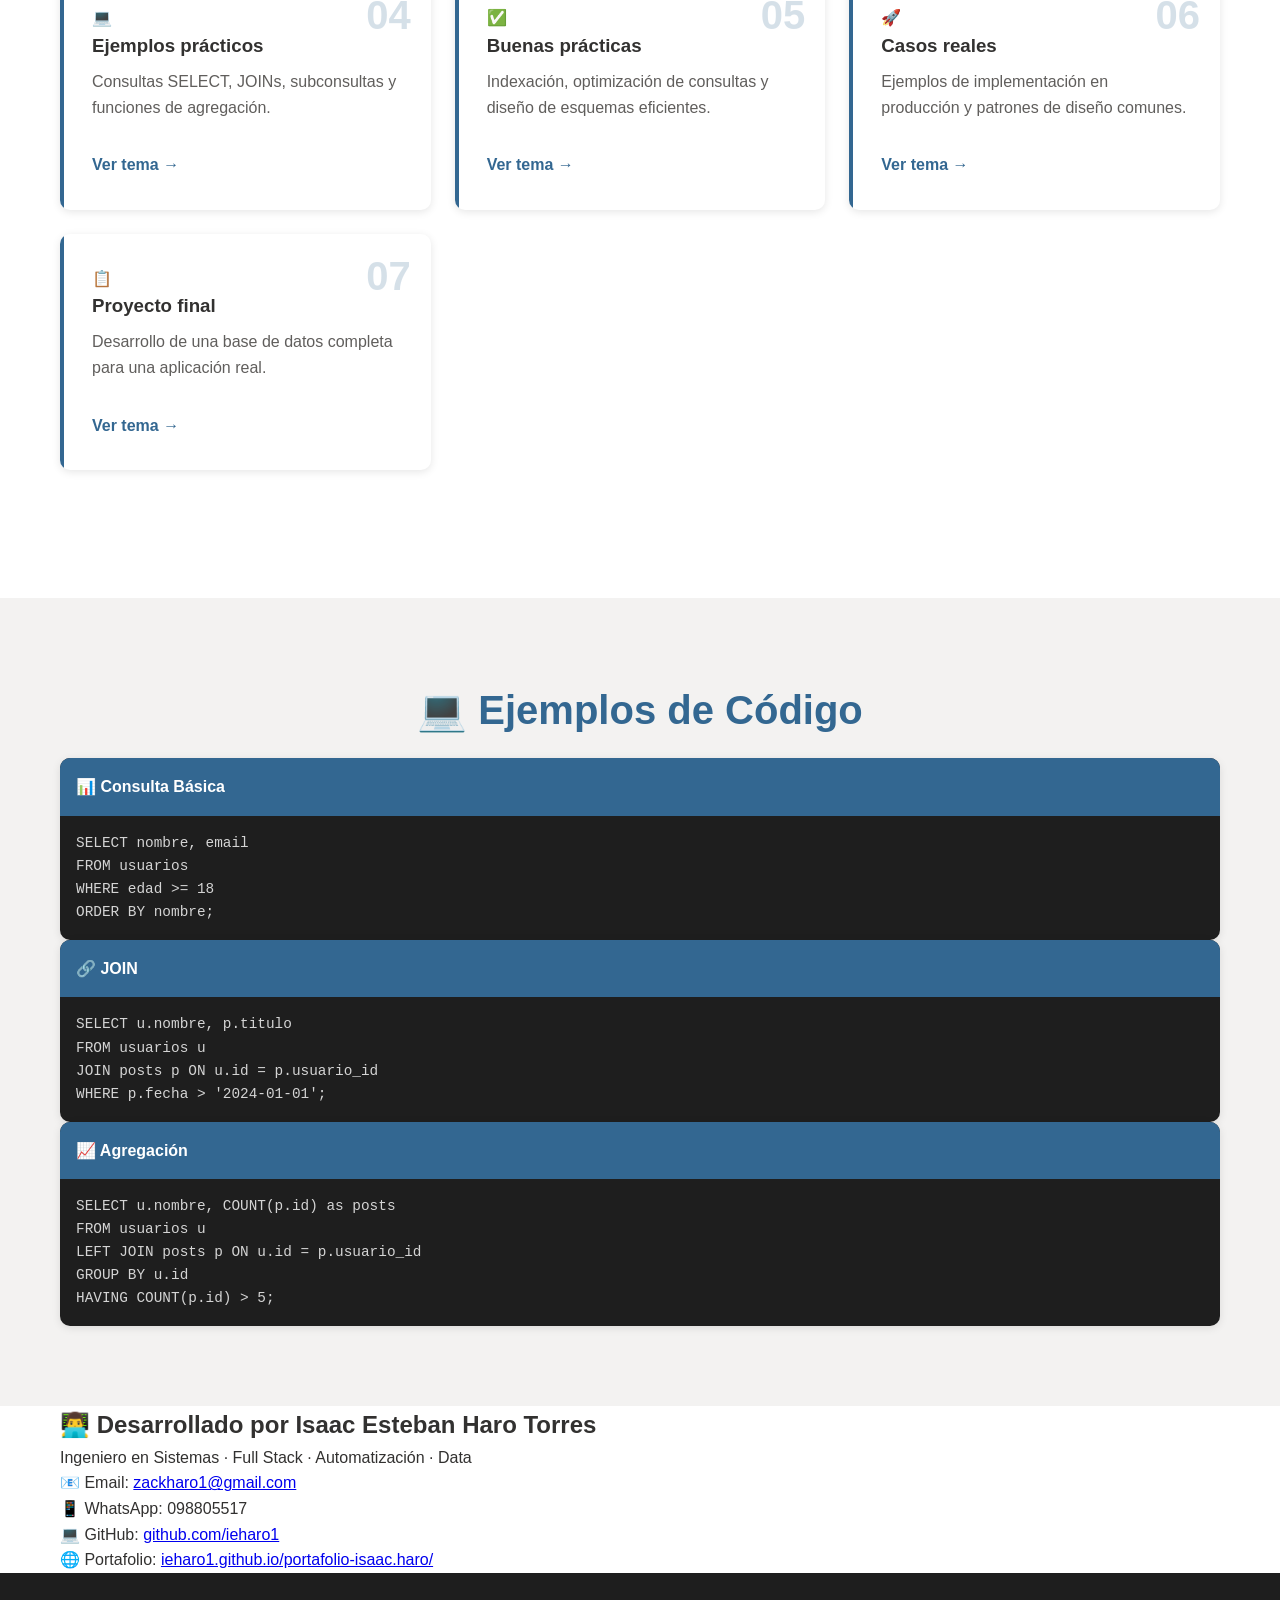
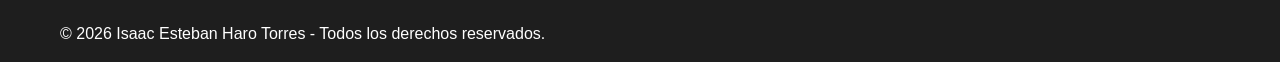
==== commit 3e188c26: "correcion temas funcional con iconos" ====
--- a/index.html
+++ b/index.html
@@ -3,262 +3,220 @@
 <head>
     <meta charset="UTF-8">
     <meta name="viewport" content="width=device-width, initial-scale=1.0">
-    <title>PostgreSQL desde Cero - Guía Completa</title>
+    <title>🐘 PostgreSQL Desde Cero - Guía Completa</title>
     <link rel="stylesheet" href="css/styles.css">
-    <link href="https://fonts.googleapis.com/css2?family=Roboto:wght@300;400;500;700&family=Fira+Code:wght@400;500&display=swap" rel="stylesheet">
 </head>
 <body>
-    <!-- Header -->
     <header class="header">
         <nav class="navbar">
             <div class="container">
-                <div class="logo">
-                    <span class="logo-icon">🐘</span>
-                    <span class="logo-text">PostgreSQL desde Cero</span>
-                </div>
-                <ul class="nav-menu" id="navMenu">
-                    <li><a href="#inicio">Inicio</a></li>
-                    <li><a href="#que-es">¿Qué es?</a></li>
-                    <li><a href="#arquitectura">Arquitectura</a></li>
-                    <li><a href="#temas">Temas</a></li>
-                    <li><a href="#ejemplos">Ejemplos</a></li>
+                <a href="#" class="logo">🐘 PostgreSQL Desde Cero</a>
+                <ul class="nav-menu">
+                    <li><a href="#inicio">🏠 Inicio</a></li>
+                    <li><a href="#que-es">📖 ¿Qué es?</a></li>
+                    <li><a href="#temas">📚 Temas</a></li>
+                    <li><a href="#ejemplos">💻 Ejemplos</a></li>
+                    <li><a href="#contacto">👨‍💻 Contacto</a></li>
                 </ul>
-                <button class="nav-toggle" id="navToggle">
-                    <span></span>
-                    <span></span>
-                    <span></span>
-                </button>
             </div>
         </nav>
     </header>
 
-    <!-- Hero Section -->
-    <section id="inicio" class="hero">
-        <div class="container">
-            <h1>PostgreSQL desde Cero</h1>
-            <p class="hero-subtitle">Guía completa para aprender PostgreSQL desde fundamentos hasta conceptos avanzados.</p>
-            <div class="hero-buttons">
-                <a href="#que-es" class="btn btn-primary">Comenzar</a>
-                <a href="#ejemplos" class="btn btn-secondary">Ver ejemplos</a>
-            </div>
-        </div>
-    </section>
-
-    <!-- ¿Qué es PostgreSQL? -->
-    <section id="que-es" class="section">
-        <div class="container">
-            <h2>¿Qué es PostgreSQL?</h2>
-            <div class="content-grid">
-                <div class="content-card">
-                    <div class="card-icon">🗄️</div>
-                    <h3>Sistema de Gestión de Bases de Datos</h3>
-                    <p>PostgreSQL es un sistema de gestión de bases de datos relacional de código abierto, conocido por su robustez, confiabilidad y cumplimiento de estándares SQL.</p>
-                </div>
-                <div class="content-card">
-                    <div class="card-icon">⚡</div>
-                    <h3>Para Qué Sirve</h3>
-                    <p>Se utiliza para almacenar, organizar y recuperar datos en aplicaciones web, sistemas empresariales, análisis de datos y aplicaciones de misión crítica.</p>
-                </div>
-                <div class="content-card">
-                    <div class="card-icon">🔧</div>
-                    <h3>Características Principales</h3>
-                    <p>Soporta JSON, índices avanzados, transacciones ACID, stored procedures, triggers, vistas materializadas y extensiones personalizables.</p>
-                </div>
-            </div>
-
-            <div class="info-box">
-                <h4>💡 ¿Sabías qué?</h4>
-                <p>PostgreSQL es considerado el RDBMS de código abierto más avanzado del mundo. Su nombre proviene de "Post-Ingres", siendo Ingres un sistema de bases de datos desarrollado en UC Berkeley en los años 60-70.</p>
-            </div>
-        </div>
-    </section>
-
-    <!-- Arquitectura -->
-    <section id="arquitectura" class="section section-alt">
-        <div class="container">
-            <h2>Arquitectura de PostgreSQL</h2>
-            <p class="section-intro">PostgreSQL utiliza una arquitectura cliente-servidor con procesos múltiples para manejar conexiones y operaciones.</p>
-
-            <div class="architecture-diagram">
-                <div class="arch-layer">
-                    <h4>Cliente / Aplicación</h4>
-                    <p>psql, pgAdmin, aplicaciones, drivers</p>
-                </div>
-                <div class="arch-arrow">⬇️</div>
-                <div class="arch-layer">
-                    <h4>Postmaster</h4>
-                    <p>Proceso principal que gestiona el cluster</p>
-                </div>
-                <div class="arch-arrow">⬇️</div>
-                <div class="arch-layer">
-                    <h4>Backend Processes</h4>
-                    <p>Procesos por conexión (query executor)</p>
-                </div>
-                <div class="arch-arrow">⬇️</div>
-                <div class="arch-layer">
-                    <h4>Storage Engine</h4>
-                    <p>Tablas, índices, WAL, buffer cache</p>
-                </div>
-            </div>
-
-            <div class="components-grid">
-                <div class="component-card">
-                    <h4>📊 Procesos Background</h4>
-                    <ul>
-                        <li>Checkpointer - Guarda cambios en disco</li>
-                        <li>WAL Writer - Escribe el log transaccional</li>
-                        <li>Autovacuum - Limpieza automática</li>
-                        <li>Stats Collector - Recopila estadísticas</li>
-                    </ul>
-                </div>
-                <div class="component-card">
-                    <h4>💾 Almacenamiento</h4>
-                    <ul>
-                        <li>Tablespaces - Ubicación física de datos</li>
-                        <li>WAL (Write-Ahead Log) - Durabilidad</li>
-                        <li>Shared Buffers - Caché en memoria</li>
-                        <li>Temp Files - Archivos temporales</li>
-                    </ul>
-                </div>
-                <div class="component-card">
-                    <h4>🔒 Concurrencia</h4>
-                    <ul>
-                        <li>MVCC - Control de concurrencia multiversión</li>
-                        <li>Row-level locking - Bloqueo por fila</li>
-                        <li>Transaction isolation - Aislamiento de transacciones</li>
-                        <li>Savepoints - Puntos de guardado</li>
-                    </ul>
-                </div>
-            </div>
-        </div>
-    </section>
-
-    <!-- Temas -->
-    <section id="temas" class="section">
-        <div class="container">
-            <h2>Contenido del Curso</h2>
-            <div class="topics-grid">
-                <div class="topic-card" data-topic="1">
-                    <div class="topic-number">01</div>
-                    <h3>Introducción</h3>
-                    <p>Conceptos básicos de PostgreSQL, instalación y configuración inicial del entorno.</p>
-                    <a href="#tema1-1" class="topic-link">Ver tema →</a>
-                </div>
-                <div class="topic-card" data-topic="2">
-                    <div class="topic-number">02</div>
-                    <h3>Instalación</h3>
-                    <p>Guía paso a paso para instalar PostgreSQL en Windows, Linux y macOS.</p>
-                    <a href="#tema1-2" class="topic-link">Ver tema →</a>
-                </div>
-                <div class="topic-card" data-topic="3">
-                    <div class="topic-number">03</div>
-                    <h3>Conceptos básicos</h3>
-                    <p>Creación de bases de datos, tablas, tipos de datos y restricciones.</p>
-                    <a href="#tema1-3" class="topic-link">Ver tema →</a>
-                </div>
-                <div class="topic-card" data-topic="4">
-                    <div class="topic-number">04</div>
-                    <h3>Ejemplos prácticos</h3>
-                    <p>Consultas SELECT, JOINs, subconsultas y funciones de agregación.</p>
-                    <a href="#tema2-1" class="topic-link">Ver tema →</a>
-                </div>
-                <div class="topic-card" data-topic="5">
-                    <div class="topic-number">05</div>
-                    <h3>Buenas prácticas</h3>
-                    <p>Indexación, optimización de consultas y diseño de esquemas eficientes.</p>
-                    <a href="#tema2-2" class="topic-link">Ver tema →</a>
-                </div>
-                <div class="topic-card" data-topic="6">
-                    <div class="topic-number">06</div>
-                    <h3>Casos reales</h3>
-                    <p>Ejemplos de implementación en producción y patrones de diseño comunes.</p>
-                    <a href="#tema3-1" class="topic-link">Ver tema →</a>
-                </div>
-                <div class="topic-card" data-topic="7">
-                    <div class="topic-number">07</div>
-                    <h3>Proyecto final</h3>
-                    <p>Desarrollo de una base de datos completa para una aplicación real.</p>
-                    <a href="#tema3-2" class="topic-link">Ver tema →</a>
-                </div>
-            </div>
-
-            <!-- Contenido Detallado de Temas -->
-            <div class="topic-content-container">
-                <div class="content-detail" id="tema1-1">
-                    <h3>🐘 Introducción a PostgreSQL</h3>
-                    <div class="content-body">
-                        <p><strong>PostgreSQL</strong> es un sistema de gestión de bases de datos relacional de código abierto, conocido por su robustez, confiabilidad y cumplimiento de estándares SQL.</p>
-                        <h4>Historia:</h4>
-                        <p>PostgreSQL es considerado el RDBMS de código abierto más avanzado del mundo. Su nombre proviene de "Post-Ingres", siendo Ingres un sistema de bases de datos desarrollado en UC Berkeley en los años 60-70.</p>
-                        <h4>Características Principales:</h4>
-                        <ul>
-                            <li><strong>ACID:</strong> Transacciones completamente ACID compliant</li>
-                            <li><strong>JSON:</strong> Soporte nativo para documentos JSON</li>
-                            <li><strong>Extensiones:</strong> Sistema de extensiones personalizables</li>
-                            <li><strong>GIS:</strong> PostGIS para datos geoespaciales</li>
-                        </ul>
-                        <div class="info-box">
-                            <strong>💡 ¿Sabías qué?</strong>
-                            <p>PostgreSQL es usado por empresas como Apple, Instagram y Spotify para manejar datos críticos.</p>
-                        </div>
-                    </div>
-                    <a href="#temas" class="btn btn-back">← Volver a temas</a>
-                </div>
-
-                <div class="content-detail" id="tema1-2">
-                    <h3>🔧 Instalación de PostgreSQL</h3>
-                    <div class="content-body">
-                        <h4>En Windows:</h4>
-                        <ol>
-                            <li>Descarga desde postgresql.org</li>
-                            <li>Ejecuta el instalador</li>
-                            <li>Configura la contraseña de postgres</li>
-                            <li>Instala pgAdmin (GUI)</li>
-                        </ol>
-                        <h4>En Linux (Ubuntu):</h4>
-                        <pre><code>sudo apt update
-sudo apt install postgresql postgresql-contrib
-sudo systemctl start postgresql</code></pre>
-                        <h4>En macOS:</h4>
-                        <pre><code>brew install postgresql
+    <main>
+        <section id="inicio" class="hero">
+            <div class="container">
+                <h1>🐘 PostgreSQL Desde Cero</h1>
+                <p class="hero-subtitle">Guía completa para aprender PostgreSQL desde fundamentos hasta conceptos avanzados.</p>
+                <div class="hero-buttons">
+                    <a href="#temas" class="btn btn-primary">Comenzar Curso</a>
+                    <a href="#ejemplos" class="btn btn-secondary">Ver Ejemplos</a>
+                </div>
+            </div>
+        </section>
+
+        <section id="que-es" class="section">
+            <div class="container">
+                <h2>📖 ¿Qué es PostgreSQL?</h2>
+                <div class="content-grid">
+                    <div class="content-card">
+                        <div class="card-icon">🗄️</div>
+                        <h3>Base de Datos Relacional</h3>
+                        <p>PostgreSQL es un sistema de gestión de bases de datos relacional y de objetos, conocido por su estabilidad y características avanzadas.</p>
+                    </div>
+                    <div class="content-card">
+                        <div class="card-icon">⚡</div>
+                        <h3>Para Qué Sirve</h3>
+                        <p>Almacenar, gestionar y consultar datos estructurados para aplicaciones web, empresariales y de análisis de datos.</p>
+                    </div>
+                    <div class="content-card">
+                        <div class="card-icon">🔧</div>
+                        <h3>Características</h3>
+                        <p>ACID compliance, transacciones, triggers, vistas, stored procedures, JSON, full-text search y más.</p>
+                    </div>
+                </div>
+            </div>
+        </section>
+
+        <section id="temas" class="section">
+            <div class="container">
+                <h2>📚 Contenido del Curso</h2>
+                <div class="topics-grid">
+                    <div class="topic-card">
+                        <div class="topic-number">01</div>
+                        <div class="topic-icon">📌</div>
+                        <h3>Introducción</h3>
+                        <p>Conceptos básicos de PostgreSQL, instalación y configuración inicial del entorno.</p>
+                        <a href="#tema1-1" class="topic-link">Ver tema →</a>
+                    </div>
+                    <div class="topic-card">
+                        <div class="topic-number">02</div>
+                        <div class="topic-icon">⚙️</div>
+                        <h3>Instalación</h3>
+                        <p>Guía paso a paso para instalar PostgreSQL en Windows, Linux y macOS.</p>
+                        <a href="#tema1-2" class="topic-link">Ver tema →</a>
+                    </div>
+                    <div class="topic-card">
+                        <div class="topic-number">03</div>
+                        <div class="topic-icon">📦</div>
+                        <h3>Conceptos básicos</h3>
+                        <p>Creación de bases de datos, tablas, tipos de datos y restricciones.</p>
+                        <a href="#tema1-3" class="topic-link">Ver tema →</a>
+                    </div>
+                    <div class="topic-card">
+                        <div class="topic-number">04</div>
+                        <div class="topic-icon">💻</div>
+                        <h3>Ejemplos prácticos</h3>
+                        <p>Consultas SELECT, JOINs, subconsultas y funciones de agregación.</p>
+                        <a href="#tema2-1" class="topic-link">Ver tema →</a>
+                    </div>
+                    <div class="topic-card">
+                        <div class="topic-number">05</div>
+                        <div class="topic-icon">✅</div>
+                        <h3>Buenas prácticas</h3>
+                        <p>Indexación, optimización de consultas y diseño de esquemas eficientes.</p>
+                        <a href="#tema2-2" class="topic-link">Ver tema →</a>
+                    </div>
+                    <div class="topic-card">
+                        <div class="topic-number">06</div>
+                        <div class="topic-icon">🚀</div>
+                        <h3>Casos reales</h3>
+                        <p>Ejemplos de implementación en producción y patrones de diseño comunes.</p>
+                        <a href="#tema3-1" class="topic-link">Ver tema →</a>
+                    </div>
+                    <div class="topic-card">
+                        <div class="topic-number">07</div>
+                        <div class="topic-icon">📋</div>
+                        <h3>Proyecto final</h3>
+                        <p>Desarrollo de una base de datos completa para una aplicación real.</p>
+                        <a href="#tema3-2" class="topic-link">Ver tema →</a>
+                    </div>
+                </div>
+                
+                <!-- Contenido Detallado de Temas -->
+                <div class="topic-content-container">
+                    <div class="content-detail" id="tema1-1">
+                        <h3>📌 Introducción a PostgreSQL</h3>
+                        <div class="content-body">
+                            <p><strong>PostgreSQL</strong> es un sistema de gestión de bases de datos relacional y de objetos, conocido por su estabilidad, robustez y características avanzadas.</p>
+                            <h4>Historia:</h4>
+                            <p>PostgreSQL se originó en el proyecto POSTGRES en la Universidad de California, Berkeley en 1986. Fue creado por Michael Stonebraker como sucesor de Ingres.</p>
+                            <h4>Características principales:</h4>
+                            <ul>
+                                <li>✅ Cumplimiento ACID completo</li>
+                                <li>✅ Transacciones y savepoints</li>
+                                <li>✅ Triggers y stored procedures</li>
+                                <li>✅ Vistas y vistas materializadas</li>
+                                <li>✅ Soporte para JSON y JSONB</li>
+                                <li>✅ Full-text search</li>
+                                <li>✅ Replicación y clustering</li>
+                            </ul>
+                            <div class="info-box">
+                                <strong>💡 ¿Sabías qué?</strong>
+                                <p>PostgreSQL es utilizado por grandes empresas como Apple, Instagram, Spotify y Reddit para manejar millones de transacciones diarias.</p>
+                            </div>
+                        </div>
+                        <a href="#temas" class="btn btn-back">← Volver a temas</a>
+                    </div>
+                    
+                    <div class="content-detail" id="tema1-2">
+                        <h3>⚙️ Instalación de PostgreSQL</h3>
+                        <div class="content-body">
+                            <h4>En Windows:</h4>
+                            <ol>
+                                <li>Descarga PostgreSQL desde postgresql.org</li>
+                                <li>Ejecuta el instalador</li>
+                                <li>Selecciona componentes (Server, pgAdmin, Command Line Tools)</li>
+                                <li>Configura la contraseña del usuario postgres</li>
+                                <li>Selecciona el puerto (default: 5432)</li>
+                                <li>Finaliza la instalación</li>
+                            </ol>
+                            <h4>En Linux (Ubuntu/Debian):</h4>
+                            <pre><code>sudo apt-get update
+sudo apt-get install postgresql postgresql-contrib
+sudo systemctl status postgresql</code></pre>
+                            <h4>En macOS:</h4>
+                            <pre><code>brew install postgresql
 brew services start postgresql</code></pre>
-                    </div>
-                    <a href="#temas" class="btn btn-back">← Volver a temas</a>
-                </div>
-
-                <div class="content-detail" id="tema1-3">
-                    <h3>📦 Conceptos Básicos</h3>
-                    <div class="content-body">
-                        <h4>Crear Base de Datos:</h4>
-                        <pre><code>CREATE DATABASE mi_base_datos;
-\c mi_base_datos;</code></pre>
-                        <h4>Crear Tabla:</h4>
-                        <pre><code>CREATE TABLE usuarios (
+                            <h4>Verificar instalación:</h4>
+                            <pre><code>psql --version
+sudo -u postgres psql</code></pre>
+                        </div>
+                        <a href="#temas" class="btn btn-back">← Volver a temas</a>
+                    </div>
+                    
+                    <div class="content-detail" id="tema1-3">
+                        <h3>📦 Conceptos Básicos</h3>
+                        <div class="content-body">
+                            <h4>Crear Base de Datos:</h4>
+                            <pre><code>CREATE DATABASE mi_base;
+\c mi_base</code></pre>
+                            <h4>Crear Tablas:</h4>
+                            <pre><code>CREATE TABLE usuarios (
     id SERIAL PRIMARY KEY,
     nombre VARCHAR(100) NOT NULL,
-    email VARCHAR(255) UNIQUE NOT NULL,
+    email VARCHAR(100) UNIQUE NOT NULL,
+    edad INTEGER CHECK (edad >= 18),
     fecha_registro TIMESTAMP DEFAULT CURRENT_TIMESTAMP
 );</code></pre>
-                        <h4>Tipos de Datos:</h4>
-                        <ul>
-                            <li><strong>SERIAL:</strong> Autoincremental</li>
-                            <li><strong>VARCHAR(n):</strong> Texto de longitud variable</li>
-                            <li><strong>TEXT:</strong> Texto ilimitado</li>
-                            <li><strong>TIMESTAMP:</strong> Fecha y hora</li>
-                        </ul>
-                    </div>
-                    <a href="#temas" class="btn btn-back">← Volver a temas</a>
-                </div>
-
-                <div class="content-detail" id="tema2-1">
-                    <h3>💻 Consultas SQL</h3>
-                    <div class="content-body">
-                        <h4>SELECT Básico:</h4>
-                        <pre><code>SELECT * FROM usuarios;
-SELECT nombre, email FROM usuarios WHERE id = 1;
-SELECT COUNT(*) FROM usuarios;</code></pre>
-                        <h4>JOINs:</h4>
-                        <pre><code>-- INNER JOIN
+                            <h4>Tipos de Datos Comunes:</h4>
+                            <ul>
+                                <li>INTEGER, BIGINT, SMALLINT</li>
+                                <li>VARCHAR(n), TEXT</li>
+                                <li>BOOLEAN</li>
+                                <li>DATE, TIMESTAMP, INTERVAL</li>
+                                <li>NUMERIC, REAL, DOUBLE PRECISION</li>
+                                <li>JSON, JSONB</li>
+                                <li>UUID, ARRAY</li>
+                            </ul>
+                            <h4>Restricciones:</h4>
+                            <ul>
+                                <li>PRIMARY KEY - Clave primaria</li>
+                                <li>FOREIGN KEY - Clave foránea</li>
+                                <li>UNIQUE - Valores únicos</li>
+                                <li>NOT NULL - No nulo</li>
+                                <li>CHECK - Validación personalizada</li>
+                            </ul>
+                        </div>
+                        <a href="#temas" class="btn btn-back">← Volver a temas</a>
+                    </div>
+                    
+                    <div class="content-detail" id="tema2-1">
+                        <h3>💻 Ejemplos Prácticos</h3>
+                        <div class="content-body">
+                            <h4>Consultas SELECT:</h4>
+                            <pre><code>-- Seleccionar todos
+SELECT * FROM usuarios;
+
+-- Seleccionar columnas específicas
+SELECT nombre, email FROM usuarios;
+
+-- Con WHERE
+SELECT * FROM usuarios WHERE edad > 25;
+
+-- Con ORDER BY
+SELECT * FROM usuarios ORDER BY nombre ASC;</code></pre>
+                            <h4>JOINs:</h4>
+                            <pre><code>-- INNER JOIN
 SELECT u.nombre, p.titulo
 FROM usuarios u
 INNER JOIN posts p ON u.id = p.usuario_id;
@@ -267,153 +225,187 @@
 SELECT u.nombre, p.titulo
 FROM usuarios u
 LEFT JOIN posts p ON u.id = p.usuario_id;</code></pre>
-                        <h4>Funciones de Agregación:</h4>
-                        <pre><code>SELECT AVG(precio), MAX(precio), MIN(precio)
-FROM productos;</code></pre>
-                    </div>
-                    <a href="#temas" class="btn btn-back">← Volver a temas</a>
-                </div>
-
-                <div class="content-detail" id="tema2-2">
-                    <h3>✅ Buenas Prácticas</h3>
-                    <div class="content-body">
-                        <h4>Índices:</h4>
-                        <pre><code>-- Crear índice
+                            <h4>Funciones de Agregación:</h4>
+                            <pre><code>-- COUNT
+SELECT COUNT(*) FROM usuarios;
+
+-- AVG
+SELECT AVG(edad) FROM usuarios;
+
+-- SUM, MAX, MIN
+SELECT SUM(ventas), MAX(ventas), MIN(ventas) FROM ventas;</code></pre>
+                            <h4>Subconsultas:</h4>
+                            <pre><code>SELECT nombre FROM usuarios
+WHERE id IN (SELECT usuario_id FROM posts WHERE fecha > '2024-01-01');</code></pre>
+                        </div>
+                        <a href="#temas" class="btn btn-back">← Volver a temas</a>
+                    </div>
+                    
+                    <div class="content-detail" id="tema2-2">
+                        <h3>✅ Buenas Prácticas</h3>
+                        <div class="content-body">
+                            <h4>Indexación:</h4>
+                            <pre><code>-- Crear índice
 CREATE INDEX idx_email ON usuarios(email);
 
+-- Índice compuesto
+CREATE INDEX idx_nombre_apellido ON usuarios(nombre, apellido);
+
 -- Índice único
-CREATE UNIQUE INDEX idx_usuario_email ON usuarios(email);</code></pre>
-                        <h4>Vistas Materializadas:</h4>
-                        <pre><code>CREATE VIEW vista_usuarios AS
-SELECT u.nombre, COUNT(p.id) as posts
+CREATE UNIQUE INDEX idx_email_unique ON usuarios(email);</code></pre>
+                            <h4>Optimización de Consultas:</h4>
+                            <ul>
+                                <li>✅ Usa EXPLAIN ANALYZE para ver el plan de ejecución</li>
+                                <li>✅ Indexa columnas usadas en WHERE y JOIN</li>
+                                <li>✅ Evita SELECT * - selecciona solo columnas necesarias</li>
+                                <li>✅ Usa LIMIT para paginar resultados grandes</li>
+                                <li>✅ Evita funciones en columnas indexadas en WHERE</li>
+                            </ul>
+                            <h4>Diseño de Esquemas:</h4>
+                            <ul>
+                                <li>✅ Normaliza hasta 3FN o BCNF</li>
+                                <li>✅ Usa claves foráneas para integridad referencial</li>
+                                <li>✅ Documenta tu esquema con comentarios</li>
+                                <li>✅ Usa nombres descriptivos para tablas y columnas</li>
+                            </ul>
+                        </div>
+                        <a href="#temas" class="btn btn-back">← Volver a temas</a>
+                    </div>
+                    
+                    <div class="content-detail" id="tema3-1">
+                        <h3>🚀 Casos Reales</h3>
+                        <div class="content-body">
+                            <h4>Patrón 1: E-commerce</h4>
+                            <pre><code>-- Tablas relacionadas
+CREATE TABLE productos (
+    id SERIAL PRIMARY KEY,
+    nombre VARCHAR(200),
+    precio DECIMAL(10,2),
+    stock INTEGER
+);
+
+CREATE TABLE ordenes (
+    id SERIAL PRIMARY KEY,
+    usuario_id INTEGER REFERENCES usuarios(id),
+    fecha TIMESTAMP DEFAULT CURRENT_TIMESTAMP,
+    total DECIMAL(10,2)
+);
+
+CREATE TABLE ordenes_detalle (
+    orden_id INTEGER REFERENCES ordenes(id),
+    producto_id INTEGER REFERENCES productos(id),
+    cantidad INTEGER,
+    precio_unitario DECIMAL(10,2),
+    PRIMARY KEY (orden_id, producto_id)
+);</code></pre>
+                            <h4>Patrón 2: Blog con Tags</h4>
+                            <pre><code>-- Relación muchos a muchos
+CREATE TABLE posts (
+    id SERIAL PRIMARY KEY,
+    titulo VARCHAR(200),
+    contenido TEXT,
+    usuario_id INTEGER REFERENCES usuarios(id)
+);
+
+CREATE TABLE tags (
+    id SERIAL PRIMARY KEY,
+    nombre VARCHAR(50) UNIQUE
+);
+
+CREATE TABLE post_tags (
+    post_id INTEGER REFERENCES posts(id),
+    tag_id INTEGER REFERENCES tags(id),
+    PRIMARY KEY (post_id, tag_id)
+);</code></pre>
+                            <h4>Empresas que usan PostgreSQL:</h4>
+                            <ul>
+                                <li>🏢 Instagram - Maneja billones de consultas diarias</li>
+                                <li>🎵 Spotify - Almacenamiento de metadatos de música</li>
+                                <li>🍎 Apple - Servicios de iCloud</li>
+                                <li>💼 Reddit - Sistema de votación y comentarios</li>
+                            </ul>
+                        </div>
+                        <a href="#temas" class="btn btn-back">← Volver a temas</a>
+                    </div>
+                    
+                    <div class="content-detail" id="tema3-2">
+                        <h3>📋 Proyecto Final</h3>
+                        <div class="content-body">
+                            <p>Desarrolla una base de datos completa para un sistema de gestión de biblioteca:</p>
+                            <h4>Requisitos:</h4>
+                            <ol>
+                                <li>📚 Tabla de libros (isbn, titulo, autor, editorial, año)</li>
+                                <li>👥 Tabla de usuarios (id, nombre, email, telefono)</li>
+                                <li>📋 Tabla de préstamos (id, libro_id, usuario_id, fecha_prestamo, fecha_devolucion)</li>
+                                <li>🏷️ Tabla de categorías (id, nombre, descripcion)</li>
+                                <li>📝 Tabla de reservas (id, libro_id, usuario_id, fecha_reserva, estado)</li>
+                            </ol>
+                            <h4>Consultas a implementar:</h4>
+                            <ul>
+                                <li>✅ Libros prestados actualmente</li>
+                                <li>✅ Usuarios con préstamos vencidos</li>
+                                <li>✅ Libros más prestados</li>
+                                <li>✅ Historial de préstamos por usuario</li>
+                                <li>✅ Disponibilidad de libros</li>
+                            </ul>
+                            <div class="info-box">
+                                <strong>💡 Entrega sugerida:</strong>
+                                <p>Crea un script SQL con todo el esquema, datos de prueba y las consultas requeridas. Documenta cada tabla y consulta con comentarios.</p>
+                            </div>
+                        </div>
+                        <a href="#temas" class="btn btn-back">← Volver a temas</a>
+                    </div>
+                </div>
+            </div>
+        </section>
+
+        <section id="ejemplos" class="section section-alt">
+            <div class="container">
+                <h2>💻 Ejemplos de Código</h2>
+                <div class="examples-grid">
+                    <div class="example-card">
+                        <h4>📊 Consulta Básica</h4>
+                        <pre><code>SELECT nombre, email 
+FROM usuarios 
+WHERE edad >= 18
+ORDER BY nombre;</code></pre>
+                    </div>
+                    <div class="example-card">
+                        <h4>🔗 JOIN</h4>
+                        <pre><code>SELECT u.nombre, p.titulo
+FROM usuarios u
+JOIN posts p ON u.id = p.usuario_id
+WHERE p.fecha > '2024-01-01';</code></pre>
+                    </div>
+                    <div class="example-card">
+                        <h4>📈 Agregación</h4>
+                        <pre><code>SELECT u.nombre, COUNT(p.id) as posts
 FROM usuarios u
 LEFT JOIN posts p ON u.id = p.usuario_id
-GROUP BY u.id;</code></pre>
-                        <h4>EXPLAIN:</h4>
-                        <pre><code>EXPLAIN ANALYZE SELECT * FROM usuarios WHERE email = 'test@email.com';</code></pre>
-                    </div>
-                    <a href="#temas" class="btn btn-back">← Volver a temas</a>
-                </div>
-
-                <div class="content-detail" id="tema3-1">
-                    <h3>🚀 Casos Reales</h3>
-                    <div class="content-body">
-                        <h4>Full-Text Search:</h4>
-                        <pre><code>SELECT * FROM posts
-WHERE to_tsvector('spanish', contenido) @@ to_tsquery('palabra');</code></pre>
-                        <h4>JSONB:</h4>
-                        <pre><code>CREATE TABLE productos (
-    id SERIAL PRIMARY KEY,
-    atributos JSONB
-);</code></pre>
-                        <h4>Backup:</h4>
-                        <pre><code>pg_dump -U postgres mi_base > backup.sql
-psql -U postgres -d mi_base < backup.sql</code></pre>
-                    </div>
-                    <a href="#temas" class="btn btn-back">← Volver a temas</a>
-                </div>
-
-                <div class="content-detail" id="tema3-2">
-                    <h3>📋 Proyecto Final</h3>
-                    <div class="content-body">
-                        <p>Desarrolla una base de datos completa:</p>
-                        <ol>
-                            <li>Diseñar modelo entidad-relación</li>
-                            <li>Crear tablas con restricciones</li>
-                            <li>Implementar triggers y funciones</li>
-                            <li>Configurar índices estratégicos</li>
-                            <li>Crear vistas para reportes</li>
-                            <li>Implementar backup automático</li>
-                        </ol>
-                        <div class="info-box">
-                            <strong>💡 Proyecto sugerido:</strong>
-                            <p>Crea una base de datos para red social con usuarios, posts, comentarios y likes.</p>
-                        </div>
-                    </div>
-                    <a href="#temas" class="btn btn-back">← Volver a temas</a>
-                </div>
-            </div>
-        </div>
-    </section>
-
-    <!-- Ejemplos -->
-    <section id="ejemplos" class="section section-alt">
-        <div class="container">
-            <h2>Ejemplos de Código</h2>
-            <div class="examples-container">
-                <div class="example-card">
-                    <h4>Crear Base de Datos</h4>
-                    <pre><code class="language-sql">CREATE DATABASE mi_base_datos;
-
-\c mi_base_datos;</code></pre>
-                </div>
-                <div class="example-card">
-                    <h4>Crear Tabla</h4>
-                    <pre><code class="language-sql">CREATE TABLE usuarios (
-    id SERIAL PRIMARY KEY,
-    nombre VARCHAR(100) NOT NULL,
-    email VARCHAR(255) UNIQUE NOT NULL,
-    fecha_registro TIMESTAMP DEFAULT CURRENT_TIMESTAMP,
-    activo BOOLEAN DEFAULT true
-);</code></pre>
-                </div>
-                <div class="example-card">
-                    <h4>Consulta con JOIN</h4>
-                    <pre><code class="language-sql">SELECT u.nombre, p.titulo
-FROM usuarios u
-INNER JOIN publicaciones p ON u.id = p.usuario_id
-WHERE u.activo = true
-ORDER BY p.fecha DESC;</code></pre>
-                </div>
-                <div class="example-card">
-                    <h4>Función JSON</h4>
-                    <pre><code class="language-sql">SELECT 
-    nombre,
-    datos->>'telefono' AS telefono
-FROM usuarios
-WHERE datos ? 'telefono';</code></pre>
-                </div>
-            </div>
-            <div class="text-center">
-                <a href="#" class="btn btn-primary">Ver más ejemplos</a>
-            </div>
-        </div>
-    </section>
-
-    <!-- Footer -->
+GROUP BY u.id
+HAVING COUNT(p.id) > 5;</code></pre>
+                    </div>
+                </div>
+            </div>
+        </section>
+
+        <section id="contacto" class="contact">
+            <div class="container">
+                <h2>👨‍💻 Desarrollado por Isaac Esteban Haro Torres</h2>
+                <p class="contact-title">Ingeniero en Sistemas · Full Stack · Automatización · Data</p>
+                <div class="contact-info">
+                    <p>📧 Email: <a href="mailto:zackharo1@gmail.com">zackharo1@gmail.com</a></p>
+                    <p>📱 WhatsApp: 098805517</p>
+                    <p>💻 GitHub: <a href="https://github.com/ieharo1" target="_blank">github.com/ieharo1</a></p>
+                    <p>🌐 Portafolio: <a href="https://ieharo1.github.io/portafolio-isaac.haro/" target="_blank">ieharo1.github.io/portafolio-isaac.haro/</a></p>
+                </div>
+            </div>
+        </section>
+    </main>
+
     <footer class="footer">
         <div class="container">
-            <div class="footer-content">
-                <div class="footer-section">
-                    <h4>PostgreSQL desde Cero</h4>
-                    <p>Guía educativa completa para aprender PostgreSQL desde los fundamentos hasta conceptos avanzados.</p>
-                </div>
-                <div class="footer-section">
-                    <h4>Enlaces Rápidos</h4>
-                    <ul>
-                        <li><a href="#inicio">Inicio</a></li>
-                        <li><a href="#que-es">¿Qué es?</a></li>
-                        <li><a href="#temas">Temas</a></li>
-                        <li><a href="#ejemplos">Ejemplos</a></li>
-                    </ul>
-                </div>
-                <div class="footer-section">
-                    <h4>Recursos</h4>
-                    <ul>
-                        <li><a href="https://www.postgresql.org/docs/" target="_blank">Docs Oficiales</a></li>
-                        <li><a href="https://www.postgresql.org/" target="_blank">Sitio Oficial</a></li>
-                    </ul>
-                </div>
-            </div>
-            <div class="footer-bottom">
-                <p>👨‍💻 Desarrollado por <strong>Isaac Esteban Haro Torres</strong></p>
-                <p class="developer-info">Ingeniero en Sistemas · Full Stack · Automatización · Data</p>
-                <div class="developer-contact">
-                    <p>📧 Email: <a href="mailto:zackharo1@gmail.com">zackharo1@gmail.com</a></p>
-                    <p>💻 GitHub: <a href="https://github.com/ieharo1" target="_blank">github.com/ieharo1</a></p>
-                </div>
-                <p class="copyright">© 2026 Isaac Esteban Haro Torres - Todos los derechos reservados.</p>
-            </div>
+            <p>&copy; 2026 Isaac Esteban Haro Torres - Todos los derechos reservados.</p>
         </div>
     </footer>
 
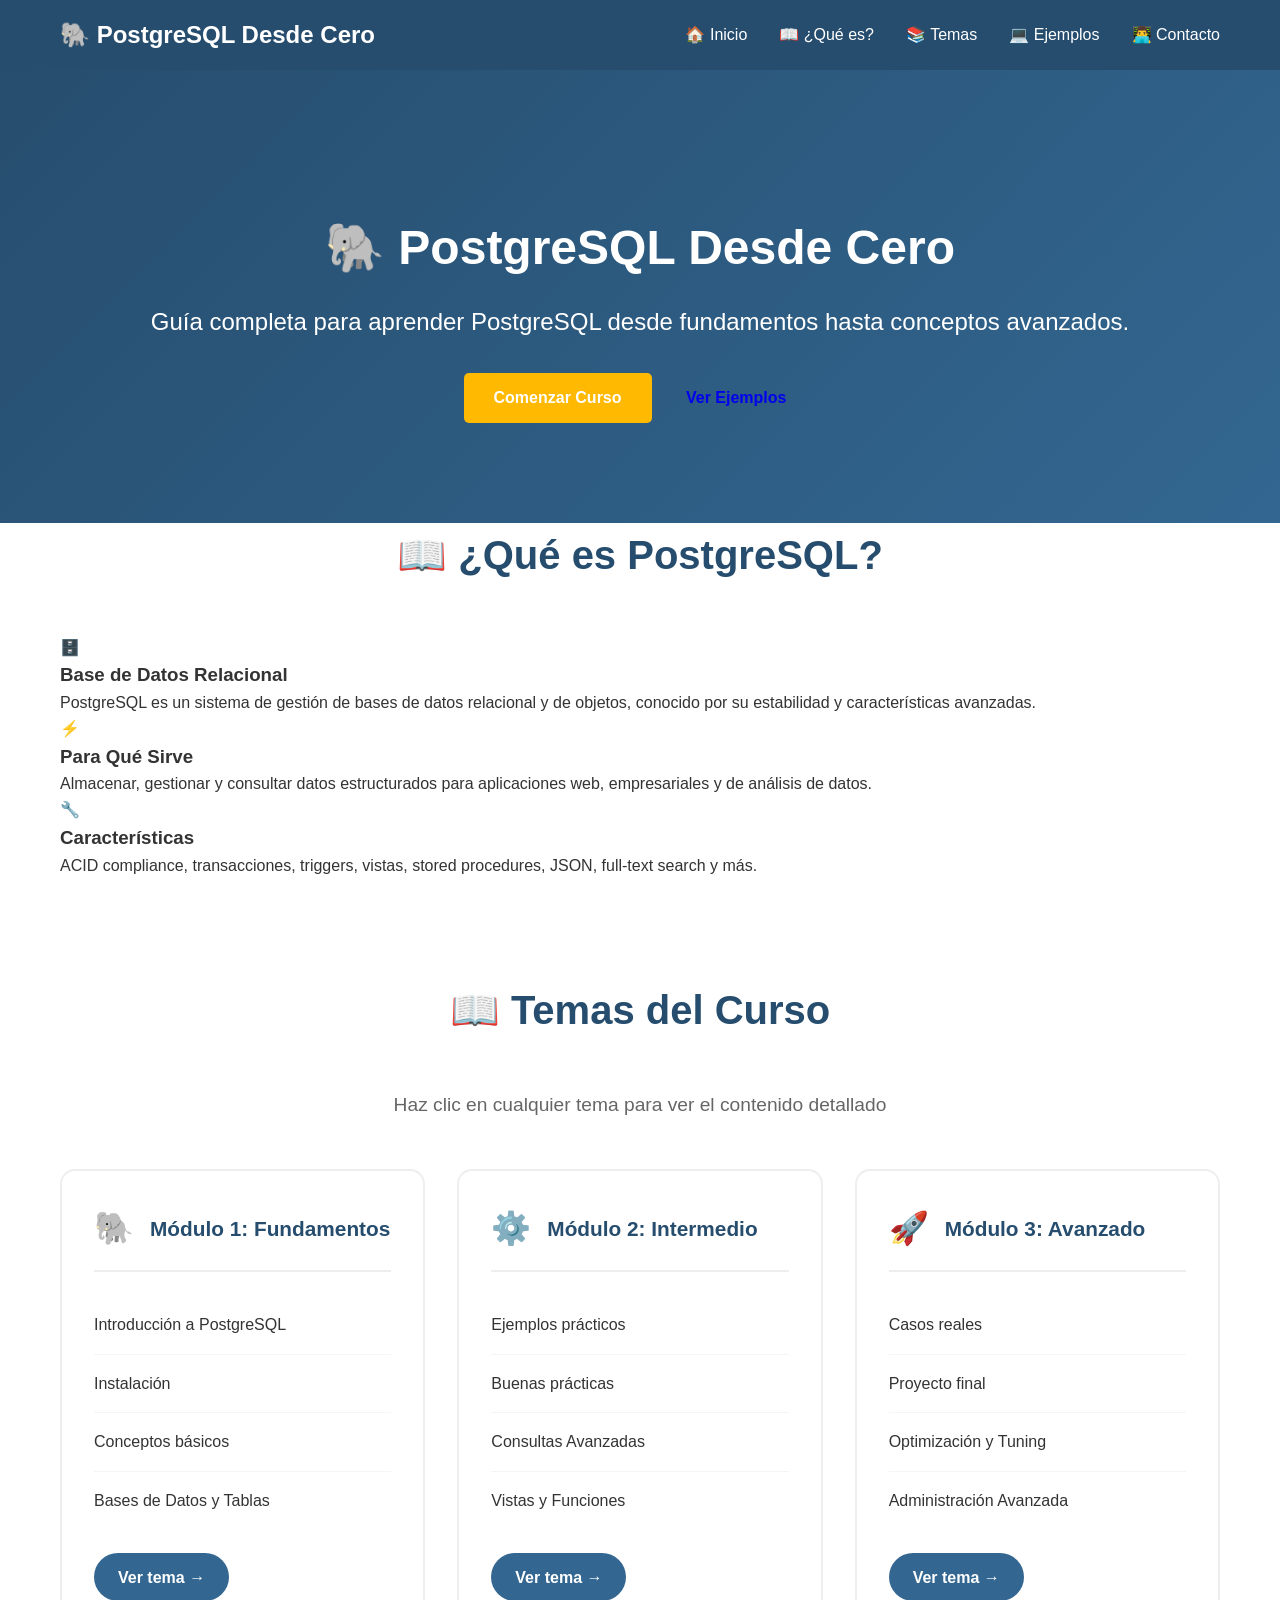
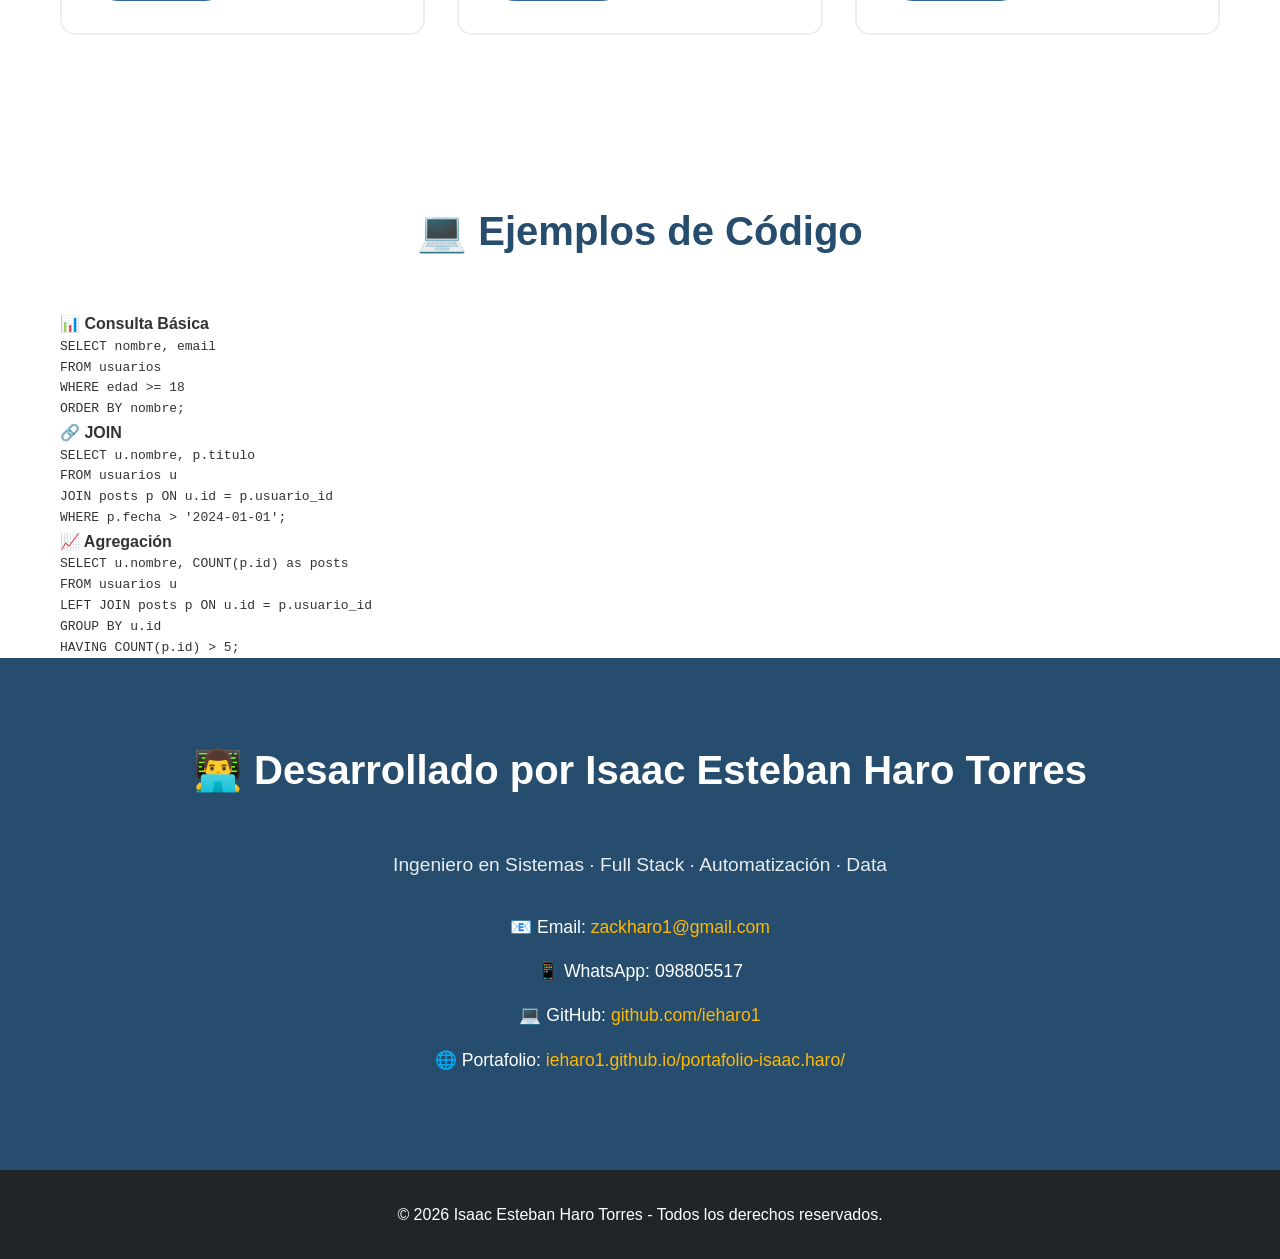
==== commit 53785c62: "correccion" ====
--- a/index.html
+++ b/index.html
@@ -57,63 +57,57 @@
             </div>
         </section>
 
-        <section id="temas" class="section">
+        <section id="temas" class="topics">
             <div class="container">
-                <h2>📚 Contenido del Curso</h2>
+                <h2>📖 Temas del Curso</h2>
+                <p class="topics-intro">Haz clic en cualquier tema para ver el contenido detallado</p>
+                
                 <div class="topics-grid">
                     <div class="topic-card">
-                        <div class="topic-number">01</div>
-                        <div class="topic-icon">📌</div>
-                        <h3>Introducción</h3>
-                        <p>Conceptos básicos de PostgreSQL, instalación y configuración inicial del entorno.</p>
-                        <a href="#tema1-1" class="topic-link">Ver tema →</a>
-                    </div>
+                        <div class="topic-header">
+                            <span class="topic-icon">🐘</span>
+                            <h3>Módulo 1: Fundamentos</h3>
+                        </div>
+                        <ul class="topic-list">
+                            <li><a href="#tema1-1">Introducción a PostgreSQL</a></li>
+                            <li><a href="#tema1-2">Instalación</a></li>
+                            <li><a href="#tema1-3">Conceptos básicos</a></li>
+                            <li><a href="#tema1-4">Bases de Datos y Tablas</a></li>
+                        </ul>
+                        <a href="#tema1-1" class="btn-topic">Ver tema →</a>
+                    </div>
+
                     <div class="topic-card">
-                        <div class="topic-number">02</div>
-                        <div class="topic-icon">⚙️</div>
-                        <h3>Instalación</h3>
-                        <p>Guía paso a paso para instalar PostgreSQL en Windows, Linux y macOS.</p>
-                        <a href="#tema1-2" class="topic-link">Ver tema →</a>
-                    </div>
+                        <div class="topic-header">
+                            <span class="topic-icon">⚙️</span>
+                            <h3>Módulo 2: Intermedio</h3>
+                        </div>
+                        <ul class="topic-list">
+                            <li><a href="#tema2-1">Ejemplos prácticos</a></li>
+                            <li><a href="#tema2-2">Buenas prácticas</a></li>
+                            <li><a href="#tema2-3">Consultas Avanzadas</a></li>
+                            <li><a href="#tema2-4">Vistas y Funciones</a></li>
+                        </ul>
+                        <a href="#tema2-1" class="btn-topic">Ver tema →</a>
+                    </div>
+
                     <div class="topic-card">
-                        <div class="topic-number">03</div>
-                        <div class="topic-icon">📦</div>
-                        <h3>Conceptos básicos</h3>
-                        <p>Creación de bases de datos, tablas, tipos de datos y restricciones.</p>
-                        <a href="#tema1-3" class="topic-link">Ver tema →</a>
-                    </div>
-                    <div class="topic-card">
-                        <div class="topic-number">04</div>
-                        <div class="topic-icon">💻</div>
-                        <h3>Ejemplos prácticos</h3>
-                        <p>Consultas SELECT, JOINs, subconsultas y funciones de agregación.</p>
-                        <a href="#tema2-1" class="topic-link">Ver tema →</a>
-                    </div>
-                    <div class="topic-card">
-                        <div class="topic-number">05</div>
-                        <div class="topic-icon">✅</div>
-                        <h3>Buenas prácticas</h3>
-                        <p>Indexación, optimización de consultas y diseño de esquemas eficientes.</p>
-                        <a href="#tema2-2" class="topic-link">Ver tema →</a>
-                    </div>
-                    <div class="topic-card">
-                        <div class="topic-number">06</div>
-                        <div class="topic-icon">🚀</div>
-                        <h3>Casos reales</h3>
-                        <p>Ejemplos de implementación en producción y patrones de diseño comunes.</p>
-                        <a href="#tema3-1" class="topic-link">Ver tema →</a>
-                    </div>
-                    <div class="topic-card">
-                        <div class="topic-number">07</div>
-                        <div class="topic-icon">📋</div>
-                        <h3>Proyecto final</h3>
-                        <p>Desarrollo de una base de datos completa para una aplicación real.</p>
-                        <a href="#tema3-2" class="topic-link">Ver tema →</a>
+                        <div class="topic-header">
+                            <span class="topic-icon">🚀</span>
+                            <h3>Módulo 3: Avanzado</h3>
+                        </div>
+                        <ul class="topic-list">
+                            <li><a href="#tema3-1">Casos reales</a></li>
+                            <li><a href="#tema3-2">Proyecto final</a></li>
+                            <li><a href="#tema3-3">Optimización y Tuning</a></li>
+                            <li><a href="#tema3-4">Administración Avanzada</a></li>
+                        </ul>
+                        <a href="#tema3-1" class="btn-topic">Ver tema →</a>
                     </div>
                 </div>
-                
+
                 <!-- Contenido Detallado de Temas -->
-                <div class="topic-content-container">
+                <div class="topic-content">
                     <div class="content-detail" id="tema1-1">
                         <h3>📌 Introducción a PostgreSQL</h3>
                         <div class="content-body">
@@ -355,6 +349,194 @@
                         </div>
                         <a href="#temas" class="btn btn-back">← Volver a temas</a>
                     </div>
+                    <div class="content-detail" id="tema1-4">
+                        <h3>💾 Backup, Restore y pgAdmin</h3>
+                        <div class="content-body">
+                            <h4>pg_dump:</h4>
+                            <pre><code>pg_dump -U postgres -d mi_base -F c -f backup.dump
+
+# Restaurar
+pg_restore -U postgres -d mi_base backup.dump
+
+# Backup en texto plano
+pg_dump -U postgres -d mi_base > backup.sql</code></pre>
+                            <h4>pgAdmin 4:</h4>
+                            <ul>
+                                <li>Herramienta gráfica oficial para PostgreSQL</li>
+                                <li>Diseño de bases de datos visual</li>
+                                <li>Ejecución de queries</li>
+                                <li>Gestión de backups</li>
+                                <li>Monitoreo de rendimiento</li>
+                            </ul>
+                            <h4>Herramientas Adicionales:</h4>
+                            <pre><code>psql -U postgres -d mi_base -c "\dt"    # Listar tablas
+psql -U postgres -d mi_base -c "\d tabla"  # Estructura
+psql -U postgres -d mi_base < backup.sql    # Restaurar</code></pre>
+                        </div>
+                        <a href="#temas" class="btn btn-back">← Volver a temas</a>
+                    </div>
+                    
+                    <div class="content-detail" id="tema2-3">
+                        <h3>🔐 Transacciones y Control de Concurrencia</h3>
+                        <div class="content-body">
+                            <h4>Transacciones:</h4>
+                            <pre><code>BEGIN;
+
+UPDATE cuentas SET saldo = saldo - 500 WHERE id = 1;
+UPDATE cuentas SET saldo = saldo + 500 WHERE id = 2;
+
+-- Verificar
+SELECT * FROM cuentas WHERE id IN (1, 2);
+
+-- Confirmar o revertir
+COMMIT;
+-- o ROLLBACK;</code></pre>
+                            <h4>Niveles de Aislamiento:</h4>
+                            <pre><code>-- Ver nivel actual
+SHOW transaction_isolation;
+
+-- Establecer nivel
+SET TRANSACTION ISOLATION LEVEL SERIALIZABLE;
+
+-- En una transacción
+BEGIN TRANSACTION ISOLATION LEVEL REPEATABLE READ;</code></pre>
+                            <h4>SAVEPOINT:</h4>
+                            <pre><code>BEGIN;
+INSERT INTO log VALUES ('evento1');
+SAVEPOINT sp1;
+INSERT INTO log VALUES ('evento2');
+ROLLBACK TO SAVEPOINT sp1;
+COMMIT;</code></pre>
+                            <h4>Control de Concurrencia (MVCC):</h4>
+                            <p>PostgreSQL usa MVCC que permite lecturas concurrentes sin bloqueos.</p>
+                        </div>
+                        <a href="#temas" class="btn btn-back">← Volver a temas</a>
+                    </div>
+                    
+                    <div class="content-detail" id="tema2-4">
+                        <h3>📊 Subconsultas y UNION</h3>
+                        <div class="content-body">
+                            <h4>Subconsultas:</h4>
+                            <pre><code>-- Escalar
+SELECT nombre, salario, 
+    (SELECT AVG(salario) FROM empleados) AS promedio
+FROM empleados;
+
+-- Tabla
+SELECT dept, promedio FROM (
+    SELECT departamento_id AS dept, AVG(salario) AS promedio
+    FROM empleados GROUP BY departamento_id
+) AS stats WHERE promedio > 50000;</code></pre>
+                            <h4>CTE (Common Table Expression):</h4>
+                            <pre><code>WITH stats AS (
+    SELECT departamento_id, AVG(salario) AS promedio
+    FROM empleados GROUP BY departamento_id
+)
+SELECT e.nombre, e.salario, s.promedio
+FROM empleados e
+JOIN stats s ON e.departamento_id = s.departamento_id
+WHERE e.salario > s.promedio;</code></pre>
+                            <h4>UNION, INTERSECT, EXCEPT:</h4>
+                            <pre><code>-- UNION (sin duplicados)
+SELECT nombre FROM empleados_2023
+UNION
+SELECT nombre FROM empleados_2024;
+
+-- UNION ALL (con duplicados)
+SELECT nombre FROM empleados_2023
+UNION ALL
+SELECT nombre FROM empleados_2024;
+
+-- INTERSECT (comunes)
+SELECT email FROM clientes
+INTERSECT
+SELECT email FROM Newsletter;</code></pre>
+                        </div>
+                        <a href="#temas" class="btn btn-back">← Volver a temas</a>
+                    </div>
+                    
+                    <div class="content-detail" id="tema3-3">
+                        <h3>🧩 Procedimientos, Funciones y Triggers</h3>
+                        <div class="content-body">
+                            <h4>Procedimientos (PL/pgSQL):</h4>
+                            <pre><code>CREATE OR REPLACE PROCEDURE transferencia(
+    origen INT, destino INT, monto DECIMAL(10,2)
+)
+LANGUAGE plpgsql
+AS $$
+BEGIN
+    UPDATE cuentas SET saldo = saldo - monto WHERE id = origen;
+    UPDATE cuentas SET saldo = saldo + monto WHERE id = destino;
+    COMMIT;
+EXCEPTION
+    WHEN OTHERS THEN
+        ROLLBACK;
+        RAISE;
+END $$;
+
+CALL transferencia(1, 2, 100);</code></pre>
+                            <h4>Funciones:</h4>
+                            <pre><code>CREATE OR REPLACE FUNCTION calcular_iva(precio DECIMAL)
+RETURNS DECIMAL AS $$
+BEGIN
+    RETURN precio * 0.16;
+END;
+$$ LANGUAGE plpgsql;
+
+SELECT nombre, precio, calcular_iva(precio) AS iva FROM productos;</code></pre>
+                            <h4>Triggers:</h4>
+                            <pre><code>CREATE OR REPLACE FUNCTION audit_trigger()
+RETURNS TRIGGER AS $$
+BEGIN
+    INSERT INTO audit_log (tabla, accion, usuario, fecha)
+    VALUES (TG_TABLE_NAME, TG_OP, current_user, now());
+    RETURN NEW;
+END;
+$$ LANGUAGE plpgsql;
+
+CREATE TRIGGER tr_empleados_audit
+AFTER UPDATE ON empleados
+FOR EACH ROW EXECUTE FUNCTION audit_trigger();</code></pre>
+                        </div>
+                        <a href="#temas" class="btn btn-back">← Volver a temas</a>
+                    </div>
+                    
+                    <div class="content-detail" id="tema3-4">
+                        <h3>🚀 Replicación y Alta Disponibilidad</h3>
+                        <div class="content-body">
+                            <h4>Replicación Física:</h4>
+                            <pre><code>-- En postgresql.conf (maestro)
+wal_level = replica
+max_wal_senders = 3
+wal_keep_size = 1GB
+
+-- pg_hba.conf
+host replication all 192.168.1.0/24 md5
+
+-- En esclavo
+pg_basebackup -h master_ip -D /var/lib/postgresql/data -U replication -P</code></pre>
+                            <h4>Logical Replication:</h4>
+                            <pre><code>-- Crear publicación
+CREATE PUBLICATION mi_pub FOR TABLE productos;
+
+-- Crear suscripción
+CREATE SUBSCRIPTION mi_sub
+CONNECTION 'host=master port=5432 dbname=mi_db'
+PUBLICATION mi_pub;</code></pre>
+                            <h4>Patronización:</h4>
+                            <pre><code>-- pgpool-II o PgBouncer para pooling
+-- Patroni para alta disponibilidad
+-- Amazon RDS / Aurora para cloud</code></pre>
+                            <h4>Partitioning:</h4>
+                            <pre><code>CREATE TABLE ventas (
+    id SERIAL, fecha DATE, monto DECIMAL
+) PARTITION BY RANGE (fecha);
+
+CREATE TABLE ventas_2024 PARTITION OF ventas
+    FOR VALUES FROM ('2024-01-01') TO ('2025-01-01');</code></pre>
+                        </div>
+                        <a href="#temas" class="btn btn-back">← Volver a temas</a>
+                    </div>
                 </div>
             </div>
         </section>
--- a/css/styles.css
+++ b/css/styles.css
@@ -1,43 +1,27 @@
-/* ============================================
-   PostgreSQL desde Cero - Estilos Principales
-   ============================================ */
-
-/* Variables CSS */
-:root {
-    --primary-color: #336791;
-    --primary-dark: #264d6e;
-    --secondary-color: #264d6e;
-    --accent-color: #ffb900;
-    --dark-bg: #1e1e1e;
-    --light-bg: #f3f2f1;
-    --text-color: #323130;
-    --text-light: #605e5c;
-    --white: #ffffff;
-    --border-color: #e1dfdd;
-    --shadow: 0 2px 8px rgba(0, 0, 0, 0.1);
-    --shadow-lg: 0 8px 32px rgba(0, 0, 0, 0.15);
-    --transition: all 0.3s ease;
-}
-
-/* Reset y Base */
+/* Reset y estilos base */
 * {
     margin: 0;
     padding: 0;
     box-sizing: border-box;
 }
 
-html {
-    scroll-behavior: smooth;
+:root {
+    --primary-color: #336791;
+    --secondary-color: #264d6e;
+    --accent-color: #ffb900;
+    --text-color: #333;
+    --bg-light: #f8f9fa;
+    --bg-dark: #212529;
+    --white: #ffffff;
+    --transition: all 0.3s ease;
 }
 
 body {
-    font-family: 'Roboto', -apple-system, BlinkMacSystemFont, sans-serif;
+    font-family: 'Segoe UI', Tahoma, Geneva, Verdana, sans-serif;
     line-height: 1.6;
     color: var(--text-color);
-    background-color: var(--white);
-}
-
-/* Contenedor */
+}
+
 .container {
     max-width: 1200px;
     margin: 0 auto;
@@ -46,13 +30,11 @@
 
 /* Header y Navegación */
 .header {
-    background: var(--dark-bg);
+    background: var(--secondary-color);
     position: fixed;
+    width: 100%;
     top: 0;
-    left: 0;
-    right: 0;
     z-index: 1000;
-    box-shadow: var(--shadow);
 }
 
 .navbar {
@@ -66,16 +48,10 @@
 }
 
 .logo {
-    display: flex;
-    align-items: center;
-    gap: 10px;
     font-size: 1.5rem;
-    font-weight: 700;
-    color: var(--white);
-}
-
-.logo-icon {
-    font-size: 2rem;
+    font-weight: bold;
+    color: var(--white);
+    text-decoration: none;
 }
 
 .nav-menu {
@@ -87,51 +63,16 @@
 .nav-menu a {
     color: var(--white);
     text-decoration: none;
-    font-weight: 500;
-    transition: var(--transition);
-    padding: 0.5rem 0;
-    position: relative;
+    transition: var(--transition);
 }
 
 .nav-menu a:hover {
-    color: var(--accent-color);
-}
-
-.nav-menu a::after {
-    content: '';
-    position: absolute;
-    bottom: 0;
-    left: 0;
-    width: 0;
-    height: 2px;
-    background: var(--accent-color);
-    transition: var(--transition);
-}
-
-.nav-menu a:hover::after {
-    width: 100%;
-}
-
-.nav-toggle {
-    display: none;
-    flex-direction: column;
-    gap: 5px;
-    background: none;
-    border: none;
-    cursor: pointer;
-    padding: 5px;
-}
-
-.nav-toggle span {
-    width: 25px;
-    height: 3px;
-    background: var(--white);
-    transition: var(--transition);
+    color: var(--primary-color);
 }
 
 /* Hero Section */
 .hero {
-    background: linear-gradient(135deg, var(--primary-color) 0%, var(--primary-dark) 100%);
+    background: linear-gradient(135deg, var(--secondary-color) 0%, var(--primary-color) 100%);
     color: var(--white);
     padding: 150px 0 100px;
     text-align: center;
@@ -139,24 +80,24 @@
 }
 
 .hero h1 {
-    font-size: 3.5rem;
-    font-weight: 700;
+    font-size: 3rem;
     margin-bottom: 1rem;
-    animation: fadeInUp 0.8s ease;
 }
 
 .hero-subtitle {
-    font-size: 1.3rem;
-    opacity: 0.9;
+    font-size: 1.5rem;
     margin-bottom: 2rem;
-    animation: fadeInUp 0.8s ease 0.2s both;
-}
-
-.hero-buttons {
-    display: flex;
-    gap: 1rem;
-    justify-content: center;
-    animation: fadeInUp 0.8s ease 0.4s both;
+}
+
+.hero-quote {
+    font-style: italic;
+    font-size: 1.2rem;
+    max-width: 800px;
+    margin: 0 auto 2rem;
+    padding: 1.5rem;
+    background: rgba(255, 255, 255, 0.1);
+    border-radius: 10px;
+    border-left: 4px solid var(--accent-color);
 }
 
 /* Botones */
@@ -165,547 +106,394 @@
     padding: 12px 30px;
     border-radius: 5px;
     text-decoration: none;
-    font-weight: 500;
-    transition: var(--transition);
-    border: 2px solid transparent;
+    font-weight: bold;
+    transition: var(--transition);
+    cursor: pointer;
+    border: none;
 }
 
 .btn-primary {
     background: var(--accent-color);
-    color: var(--dark-bg);
+    color: var(--white);
 }
 
 .btn-primary:hover {
-    background: #e6a700;
+    background: #4a25b8;
     transform: translateY(-2px);
-    box-shadow: var(--shadow-lg);
-}
-
-.btn-secondary {
-    background: transparent;
-    color: var(--white);
-    border-color: var(--white);
-}
-
-.btn-secondary:hover {
-    background: var(--white);
-    color: var(--primary-color);
-}
-
-/* Secciones */
-.section {
+}
+
+/* Secciones de Contenido */
+.content, .examples, .resources, .contact {
     padding: 80px 0;
 }
 
-.section-alt {
-    background: var(--light-bg);
-}
-
-.section h2 {
+.content {
+    background: var(--bg-light);
+}
+
+.examples {
+    background: var(--white);
+}
+
+.resources {
+    background: var(--bg-light);
+}
+
+.contact {
+    background: var(--secondary-color);
+    color: var(--white);
+}
+
+/* Títulos de Sección */
+h2 {
     font-size: 2.5rem;
     text-align: center;
-    margin-bottom: 1rem;
-    color: var(--primary-color);
-}
-
-.section-intro {
-    text-align: center;
-    font-size: 1.1rem;
-    color: var(--text-light);
-    max-width: 700px;
-    margin: 0 auto 3rem;
-}
-
-/* Content Grid */
-.content-grid {
+    margin-bottom: 3rem;
+    color: var(--secondary-color);
+}
+
+.resources h2, .contact h2 {
+    color: var(--white);
+}
+
+/* Módulos */
+.modules {
     display: grid;
     grid-template-columns: repeat(auto-fit, minmax(300px, 1fr));
     gap: 2rem;
-    margin-bottom: 3rem;
-}
-
-.content-card {
+}
+
+.module {
     background: var(--white);
     padding: 2rem;
     border-radius: 10px;
-    box-shadow: var(--shadow);
-    transition: var(--transition);
-    text-align: center;
-}
-
-.content-card:hover {
+    box-shadow: 0 5px 15px rgba(0, 0, 0, 0.1);
+    transition: var(--transition);
+}
+
+.module:hover {
     transform: translateY(-5px);
-    box-shadow: var(--shadow-lg);
-}
-
-.card-icon {
-    font-size: 3rem;
+    box-shadow: 0 10px 30px rgba(0, 0, 0, 0.15);
+}
+
+.module h3 {
+    color: var(--primary-color);
     margin-bottom: 1rem;
-}
-
-.content-card h3 {
-    color: var(--primary-color);
-    margin-bottom: 1rem;
-}
-
-/* Info Box */
-.info-box {
-    background: linear-gradient(135deg, #e8f4fd 0%, #fff8e6 100%);
-    border-left: 4px solid var(--primary-color);
-    padding: 1.5rem;
-    border-radius: 5px;
-    margin-top: 2rem;
-}
-
-.info-box h4 {
-    color: var(--primary-color);
-    margin-bottom: 0.5rem;
-}
-
-/* Arquitectura Diagram */
-.architecture-diagram {
-    max-width: 600px;
-    margin: 0 auto 3rem;
-    display: flex;
-    flex-direction: column;
-    align-items: center;
-    gap: 0.5rem;
-}
-
-.arch-layer {
-    background: var(--primary-color);
-    color: var(--white);
-    padding: 1.5rem 2rem;
-    border-radius: 8px;
-    text-align: center;
-    width: 100%;
-    transition: var(--transition);
-}
-
-.arch-layer:hover {
-    background: var(--primary-dark);
-    transform: scale(1.02);
-}
-
-.arch-layer h4 {
-    margin-bottom: 0.5rem;
-}
-
-.arch-arrow {
     font-size: 1.5rem;
 }
 
-/* Components Grid */
-.components-grid {
-    display: grid;
-    grid-template-columns: repeat(auto-fit, minmax(250px, 1fr));
-    gap: 1.5rem;
-}
-
-.component-card {
-    background: var(--white);
-    padding: 1.5rem;
-    border-radius: 8px;
-    box-shadow: var(--shadow);
-}
-
-.component-card h4 {
-    color: var(--primary-color);
-    margin-bottom: 1rem;
-    padding-bottom: 0.5rem;
-    border-bottom: 2px solid var(--border-color);
-}
-
-.component-card ul {
+.module ul {
     list-style: none;
     padding-left: 0;
 }
 
-.component-card li {
+.module ul li {
     padding: 0.5rem 0;
     padding-left: 1.5rem;
     position: relative;
 }
 
-.component-card li::before {
-    content: '✓';
+.module ul li::before {
+    content: "✓";
+    color: var(--accent-color);
     position: absolute;
     left: 0;
-    color: var(--secondary-color);
     font-weight: bold;
 }
 
-/* Topics Grid */
+.btn-module {
+    display: inline-block;
+    margin-top: 1rem;
+    padding: 0.5rem 1rem;
+    color: var(--primary-color);
+    text-decoration: none;
+    font-weight: 600;
+    transition: var(--transition);
+}
+
+.btn-module:hover {
+    color: var(--accent-color);
+    transform: translateX(5px);
+}
+
+.topics {
+    padding: 100px 0;
+    background: var(--white);
+}
+
+.topics-intro {
+    text-align: center;
+    font-size: 1.2rem;
+    color: #666;
+    margin-bottom: 3rem;
+}
+
 .topics-grid {
     display: grid;
-    grid-template-columns: repeat(auto-fit, minmax(280px, 1fr));
-    gap: 1.5rem;
+    grid-template-columns: repeat(auto-fit, minmax(300px, 1fr));
+    gap: 2rem;
+    margin-bottom: 4rem;
 }
 
 .topic-card {
     background: var(--white);
+    border: 2px solid #eee;
+    border-radius: 15px;
     padding: 2rem;
-    border-radius: 10px;
-    box-shadow: var(--shadow);
-    transition: var(--transition);
-    position: relative;
-    overflow: hidden;
-}
-
-.topic-card::before {
-    content: '';
-    position: absolute;
-    top: 0;
-    left: 0;
-    width: 4px;
-    height: 100%;
+    transition: var(--transition);
+}
+
+.topic-card:hover {
+    border-color: var(--primary-color);
+    box-shadow: 0 10px 40px rgba(248, 152, 32, 0.15);
+    transform: translateY(-5px);
+}
+
+.topic-header {
+    display: flex;
+    align-items: center;
+    gap: 1rem;
+    margin-bottom: 1.5rem;
+    padding-bottom: 1rem;
+    border-bottom: 2px solid #eee;
+}
+
+.topic-icon { font-size: 2rem; }
+.topic-header h3 { color: var(--secondary-color); font-size: 1.3rem; }
+
+.topic-list { list-style: none; margin-bottom: 1.5rem; }
+.topic-list li { padding: 0.7rem 0; border-bottom: 1px solid #f5f5f5; }
+.topic-list li:last-child { border-bottom: none; }
+.topic-list a {
+    color: var(--text-color);
+    text-decoration: none;
+    transition: var(--transition);
+    display: block;
+    padding: 0.3rem 0;
+}
+.topic-list a:hover {
+    color: var(--primary-color);
+    padding-left: 5px;
+}
+
+.btn-topic {
+    display: inline-block;
+    padding: 0.7rem 1.5rem;
     background: var(--primary-color);
-}
-
-.topic-card:hover {
-    transform: translateY(-5px);
-    box-shadow: var(--shadow-lg);
-}
-
-.topic-number {
-    font-size: 2.5rem;
-    font-weight: 700;
-    color: var(--primary-color);
-    opacity: 0.2;
-    position: absolute;
-    top: 10px;
-    right: 20px;
-}
-
-.topic-card h3 {
-    color: var(--text-color);
-    margin-bottom: 0.5rem;
-}
-
-.topic-card p {
-    color: var(--text-light);
-    margin-bottom: 1rem;
-}
-
-.topic-link {
-    color: var(--primary-color);
-    text-decoration: none;
-    font-weight: 500;
-    transition: var(--transition);
-}
-
-.topic-link:hover {
-    color: var(--primary-dark);
-}
-
-/* Examples */
-.examples-container {
-    display: grid;
-    grid-template-columns: repeat(auto-fit, minmax(300px, 1fr));
-    gap: 1.5rem;
-    margin-bottom: 2rem;
-}
-
-.example-card {
-    background: var(--dark-bg);
-    border-radius: 10px;
-    overflow: hidden;
-    box-shadow: var(--shadow);
-}
-
-.example-card h4 {
-    background: var(--primary-color);
-    color: var(--white);
-    padding: 1rem;
-    margin: 0;
-}
-
-.example-card pre {
-    margin: 0;
-    padding: 1rem;
-    overflow-x: auto;
-}
-
-.example-card code {
-    font-family: 'Fira Code', monospace;
-    font-size: 0.9rem;
-    color: #d4d4d4;
-}
-
-/* Footer */
-.footer {
-    background: var(--dark-bg);
-    color: var(--white);
-    padding: 3rem 0 1rem;
-}
-
-.footer-content {
-    display: grid;
-    grid-template-columns: repeat(auto-fit, minmax(250px, 1fr));
-    gap: 2rem;
-    margin-bottom: 2rem;
-}
-
-.footer-section h4 {
-    color: var(--accent-color);
-    margin-bottom: 1rem;
-}
-
-.footer-section ul {
-    list-style: none;
-}
-
-.footer-section li {
-    margin-bottom: 0.5rem;
-}
-
-.footer-section a {
-    color: var(--white);
-    text-decoration: none;
-    transition: var(--transition);
-}
-
-.footer-section a:hover {
-    color: var(--accent-color);
-}
-
-.footer-bottom {
-    text-align: center;
-    padding-top: 2rem;
-    border-top: 1px solid rgba(255, 255, 255, 0.1);
-}
-
-.footer-bottom p {
-    margin-bottom: 0.5rem;
-    color: var(--white);
-}
-
-.footer-bottom .developer-info {
-    color: var(--white);
-    font-weight: 500;
-    margin-bottom: 1rem;
-}
-
-.footer-bottom .developer-contact {
-    background: rgba(255, 255, 255, 0.05);
-    padding: 1.5rem;
-    border-radius: 8px;
-    margin: 1.5rem 0;
-    max-width: 600px;
-    margin-left: auto;
-    margin-right: auto;
-}
-
-.footer-bottom .developer-contact p {
-    margin-bottom: 0.5rem;
-    color: var(--white);
-}
-
-.footer-bottom .developer-contact a {
-    color: var(--white);
-    text-decoration: none;
-    transition: var(--transition);
-}
-
-.footer-bottom .developer-contact a:hover {
-    color: var(--accent-color);
-    text-decoration: underline;
-}
-
-.footer-bottom .copyright {
-    font-weight: 700;
-    color: var(--white);
-    margin-top: 1rem;
-}
-
-/* Animaciones */
-@keyframes fadeInUp {
-    from {
-        opacity: 0;
-        transform: translateY(30px);
-    }
-    to {
-        opacity: 1;
-        transform: translateY(0);
-    }
-}
-
-/* Responsive */
-@media (max-width: 768px) {
-    .nav-toggle {
-        display: flex;
-    }
-
-    .nav-menu {
-        position: fixed;
-        top: 70px;
-        left: -100%;
-        width: 100%;
-        background: var(--dark-bg);
-        flex-direction: column;
-        padding: 2rem;
-        gap: 1rem;
-        transition: var(--transition);
-    }
-
-    .nav-menu.active {
-        left: 0;
-    }
-
-    .hero h1 {
-        font-size: 2rem;
-    }
-
-    .hero-subtitle {
-        font-size: 1rem;
-    }
-
-    .hero-buttons {
-        flex-direction: column;
-    }
-
-    .section h2 {
-        font-size: 1.8rem;
-    }
-
-    .architecture-diagram {
-        padding: 0 1rem;
-    }
-
-    .arch-layer {
-        padding: 1rem;
-        font-size: 0.9rem;
-    }
-}
-
-/* Syntax Highlighting */
-.language-sql .keyword {
-    color: #569cd6;
-}
-
-.language-sql .string {
-    color: #ce9178;
-}
-
-.language-sql .number {
-    color: #b5cea8;
-}
-
-.language-sql .comment {
-    color: #6a9955;
-}
-
-.language-sql .function {
-    color: #dcdcaa;
-}
-
-/* Topic Content Styles */
-.topic-content-container {
-    margin-top: 3rem;
-}
+    color: var(--white);
+    border-radius: 25px;
+    text-decoration: none;
+    font-weight: 600;
+    transition: var(--transition);
+}
+.btn-topic:hover {
+    background: var(--secondary-color);
+    transform: translateX(5px);
+}
+
+.topic-content { max-width: 900px; margin: 0 auto; }
 
 .content-detail {
-    display: none;
-    background: var(--white);
-    border: 2px solid var(--border-color);
-    border-radius: 10px;
-    padding: 2rem;
+    background: var(--white);
+    border: 1px solid #eee;
+    border-radius: 15px;
+    padding: 3rem;
     margin-bottom: 2rem;
     scroll-margin-top: 100px;
+    display: none;
 }
 
 .content-detail h3 {
-    color: var(--primary-color);
-    font-size: 1.8rem;
+    color: var(--secondary-color);
+    font-size: 2rem;
     margin-bottom: 1.5rem;
     padding-bottom: 1rem;
-    border-bottom: 3px solid var(--secondary-color);
-}
-
-.content-detail h4 {
-    color: var(--primary-dark);
-    font-size: 1.3rem;
-    margin: 1.5rem 0 1rem;
-}
-
-.content-body p {
-    line-height: 1.8;
-    margin-bottom: 1rem;
-}
-
-.content-body ul, .content-body ol {
-    margin: 1rem 0 1rem 2rem;
-    line-height: 1.8;
-}
-
-.content-body li {
-    margin-bottom: 0.5rem;
-}
-
+    border-bottom: 3px solid var(--primary-color);
+}
+.content-detail h4 { color: var(--primary-color); font-size: 1.4rem; margin: 2rem 0 1rem; }
+.content-body p { line-height: 1.8; margin-bottom: 1rem; color: #444; }
+.content-body ul, .content-body ol { margin: 1rem 0 1rem 2rem; line-height: 1.8; }
+.content-body li { margin-bottom: 0.5rem; color: #444; }
 .content-body pre {
-    background: var(--dark-bg);
+    background: var(--bg-dark);
     color: #f8f8f2;
     padding: 1.5rem;
-    border-radius: 8px;
+    border-radius: 10px;
     overflow-x: auto;
     margin: 1.5rem 0;
 }
-
-.content-body code {
-    font-family: 'Fira Code', monospace;
-    font-size: 0.9rem;
-}
-
-.content-body a {
-    color: var(--primary-color);
-    text-decoration: none;
-}
-
-.content-body a:hover {
-    text-decoration: underline;
-}
+.content-body code { font-family: 'Consolas', monospace; font-size: 0.9rem; }
+.content-body a { color: var(--primary-color); text-decoration: none; }
+.content-body a:hover { text-decoration: underline; }
+
+.info-table { width: 100%; border-collapse: collapse; margin: 1.5rem 0; }
+.info-table th, .info-table td { padding: 1rem; text-align: left; border: 1px solid #eee; }
+.info-table th { background: var(--primary-color); color: var(--white); }
+.info-table tr:nth-child(even) { background: #f8f9fa; }
 
 .info-box {
-    background: linear-gradient(135deg, #fff3cd 0%, #ffe69c 100%);
-    border-left: 4px solid var(--secondary-color);
+    background: linear-gradient(135deg, #fff3e0 0%, #ffe0b2 100%);
+    border-left: 4px solid var(--primary-color);
     padding: 1.5rem;
-    border-radius: 8px;
+    border-radius: 0 10px 10px 0;
     margin: 2rem 0;
 }
-
-.info-box strong {
-    color: var(--primary-dark);
-}
+.info-box strong { color: var(--secondary-color); }
 
 .btn-back {
     display: inline-block;
     margin-top: 2rem;
     padding: 0.8rem 2rem;
-    background: var(--light-bg);
-    color: var(--primary-color);
-    border: 2px solid var(--border-color);
+    background: var(--bg-light);
+    color: var(--secondary-color);
     border-radius: 25px;
     text-decoration: none;
     font-weight: 600;
-    transition: var(--transition);
-}
-
+    border: 2px solid #eee;
+}
 .btn-back:hover {
     background: var(--primary-color);
     color: var(--white);
-    border-color: var(--primary-color);
-}
-
-.topic-link {
-    display: inline-block;
-    margin-top: 1rem;
-    color: var(--primary-color);
-    text-decoration: none;
-    font-weight: 600;
-    transition: var(--transition);
-}
-
-.topic-link:hover {
-    color: var(--secondary-color);
-    transform: translateX(5px);
-}
+}
+
+/* Bloques de Código */
+.code-block {
+    background: var(--bg-dark);
+    color: #f8f8f2;
+    padding: 2rem;
+    border-radius: 10px;
+    margin-bottom: 2rem;
+    overflow-x: auto;
+}
+
+.code-block h3 {
+    color: var(--primary-color);
+    margin-bottom: 1rem;
+}
+
+.code-block pre {
+    font-family: 'Courier New', monospace;
+    font-size: 0.9rem;
+    line-height: 1.5;
+}
+
+.code-block code {
+    color: #8be9fd;
+}
+
+/* Grid de Recursos */
+.resource-grid {
+    display: grid;
+    grid-template-columns: repeat(auto-fit, minmax(250px, 1fr));
+    gap: 2rem;
+}
+
+.resource-card {
+    background: var(--white);
+    padding: 2rem;
+    border-radius: 10px;
+    box-shadow: 0 5px 15px rgba(0, 0, 0, 0.1);
+}
+
+.resource-card h4 {
+    color: var(--primary-color);
+    margin-bottom: 1rem;
+    font-size: 1.3rem;
+}
+
+.resource-card ul {
+    list-style: none;
+}
+
+.resource-card ul li {
+    padding: 0.5rem 0;
+}
+
+.resource-card a {
+    color: var(--primary-color);
+    text-decoration: none;
+    transition: var(--transition);
+}
+
+.resource-card a:hover {
+    color: var(--accent-color);
+}
+
+/* Contacto */
+.contact-title {
+    text-align: center;
+    font-size: 1.2rem;
+    margin-bottom: 2rem;
+    opacity: 0.9;
+}
+
+.contact-info {
+    text-align: center;
+}
+
+.contact-info p {
+    margin: 1rem 0;
+    font-size: 1.1rem;
+}
+
+.contact-info a {
+    color: var(--accent-color);
+    text-decoration: none;
+}
+
+.contact-info a:hover {
+    text-decoration: underline;
+}
+
+/* Footer */
+.footer {
+    background: var(--bg-dark);
+    color: var(--white);
+    text-align: center;
+    padding: 2rem 0;
+}
+
+/* Responsive */
+@media (max-width: 768px) {
+    .hero h1 {
+        font-size: 2rem;
+    }
+
+    .hero-subtitle {
+        font-size: 1.2rem;
+    }
+
+    .nav-menu {
+        gap: 1rem;
+        font-size: 0.9rem;
+    }
+
+    h2 {
+        font-size: 2rem;
+    }
+
+    .modules, .resource-grid {
+        grid-template-columns: 1fr;
+    }
+}
+
+/* Smooth Scroll */
+html {
+    scroll-behavior: smooth;
+}
+
+/* Animaciones */
+@keyframes fadeIn {
+    from {
+        opacity: 0;
+        transform: translateY(20px);
+    }
+    to {
+        opacity: 1;
+        transform: translateY(0);
+    }
+}
+
+.module, .resource-card, .code-block {
+    animation: fadeIn 0.5s ease-out;
+}
